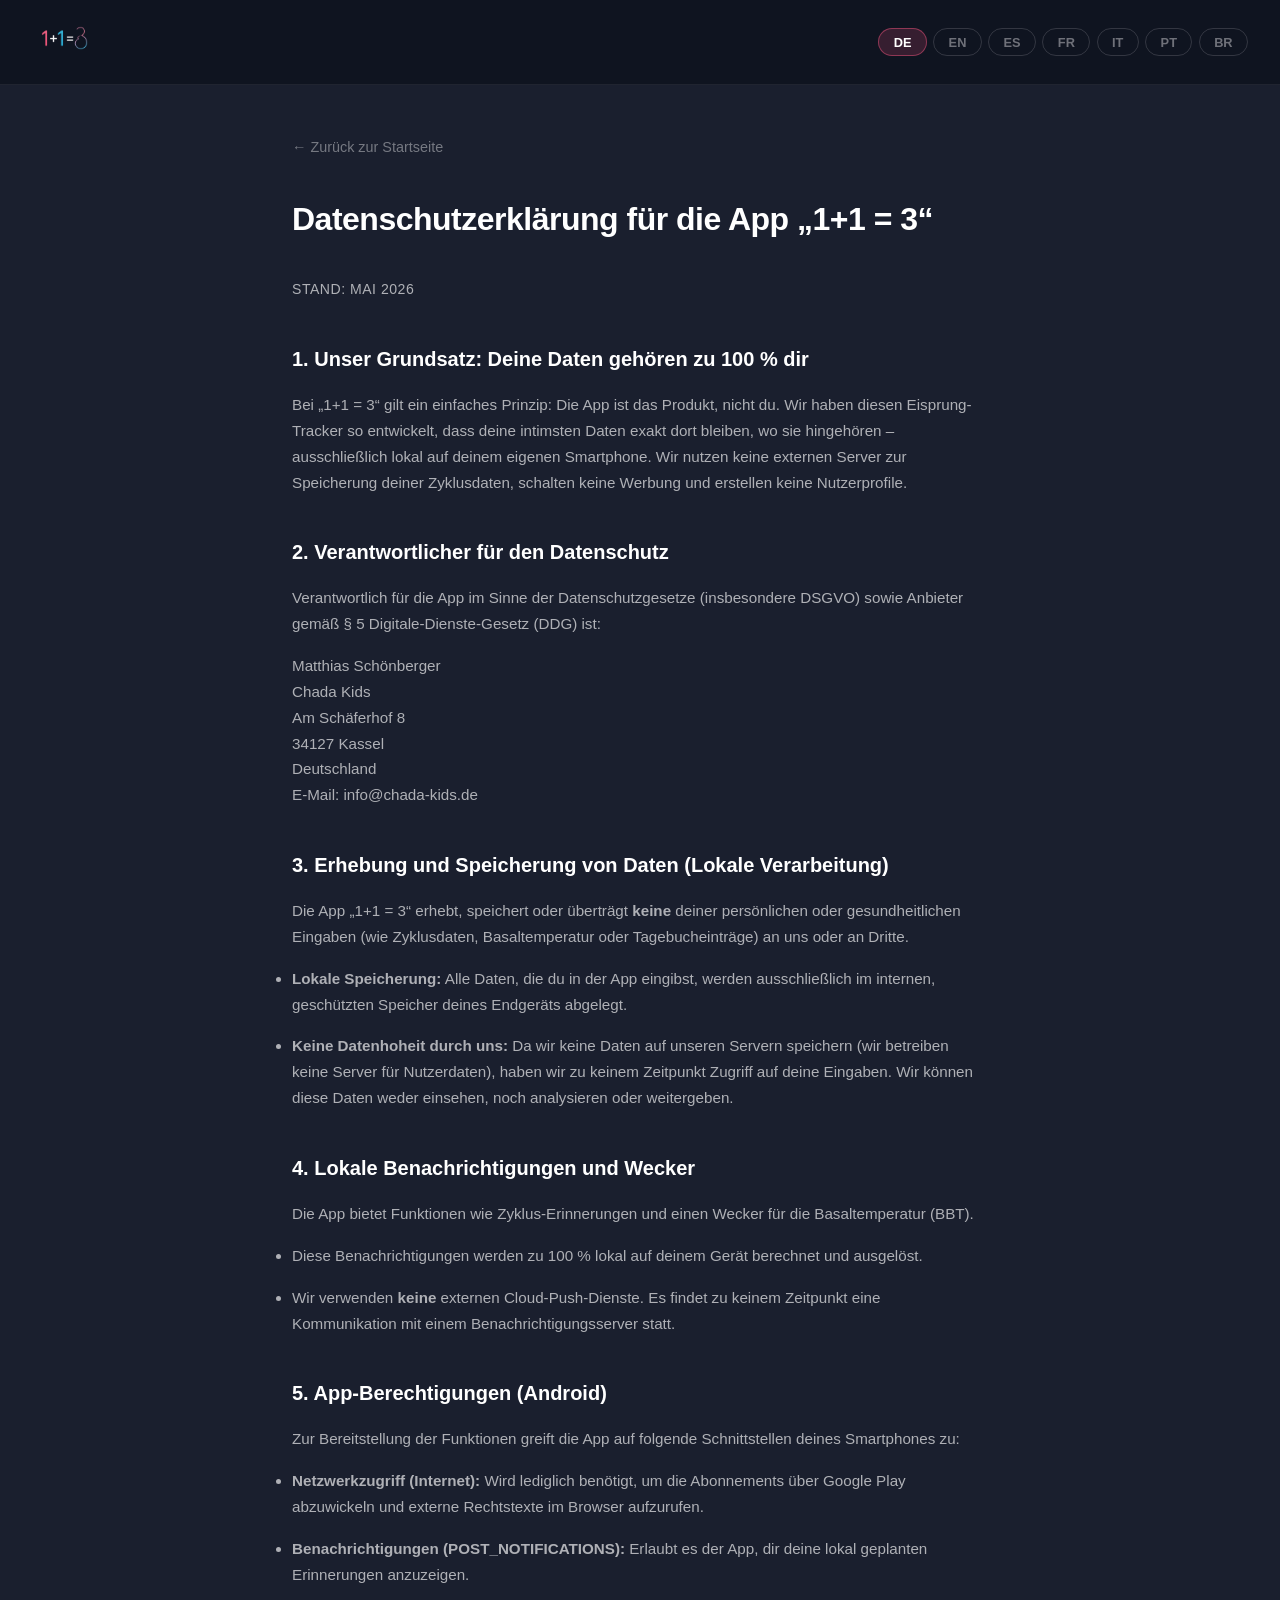
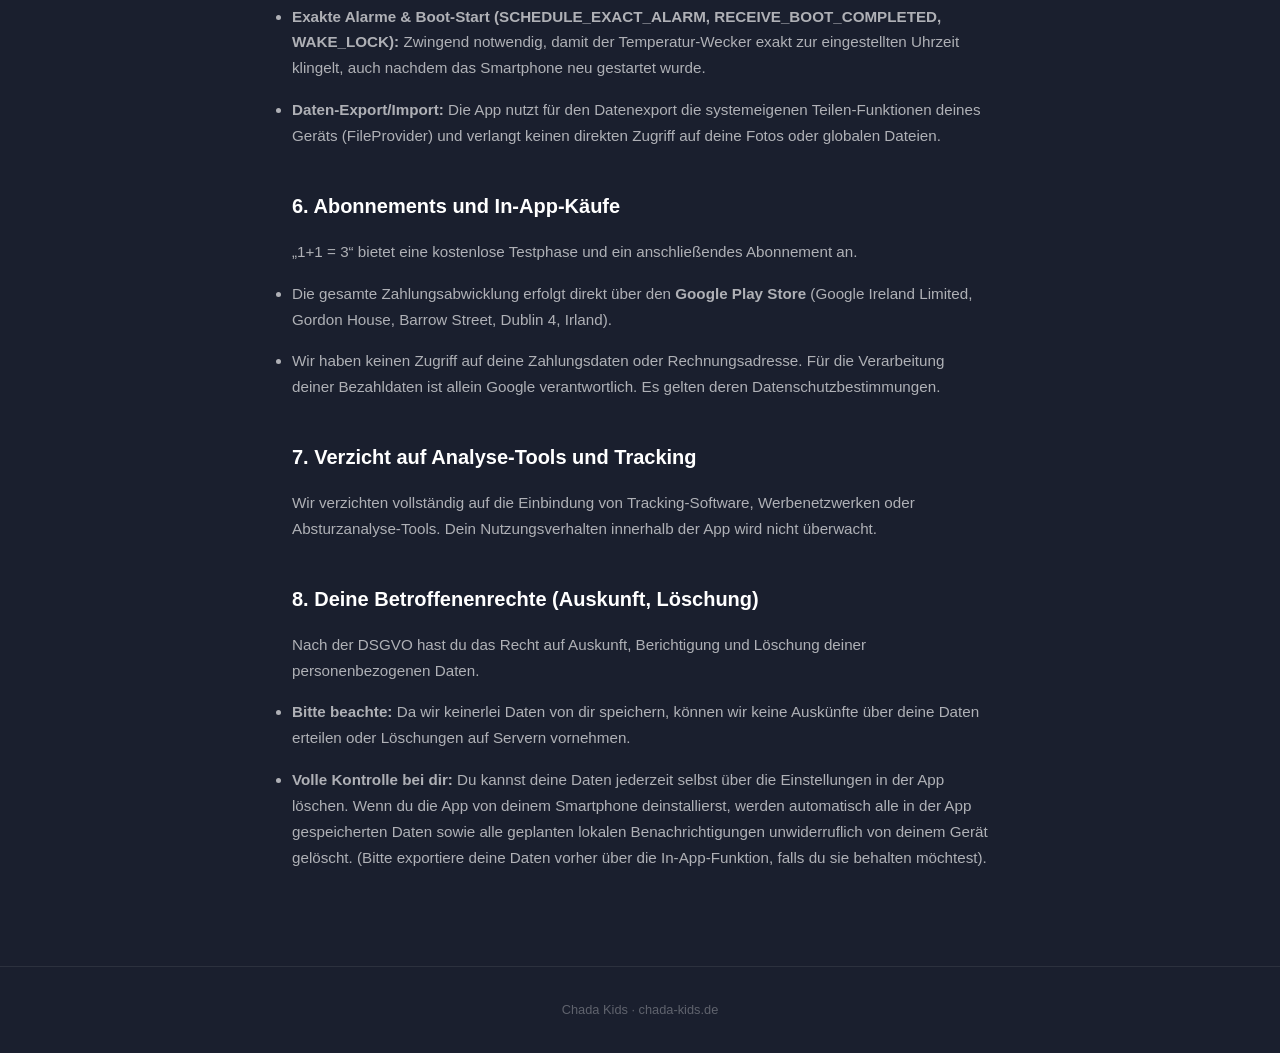
==== app-privacy.html @ 9fb6a1d4 "Add files via upload" ====
<!DOCTYPE html>
<html lang="de">
<head>
  <meta charset="UTF-8" />
  <meta name="viewport" content="width=device-width, initial-scale=1.0" />
  <title>App-Datenschutz – 1+1=3</title>
  <style>
    *, *::before, *::after { box-sizing: border-box; margin: 0; padding: 0; }

    :root {
      --pink: #e8527a;
      --blue: #4fc3f7;
      --bg: #1a1f2e;
      --bg-nav: rgba(16, 20, 32, 0.97);
      --text: #ffffff;
      --text-muted: rgba(255,255,255,0.65);
      --text-faint: rgba(255,255,255,0.4);
    }

    body {
      font-family: -apple-system, BlinkMacSystemFont, 'Segoe UI', Roboto, sans-serif;
      background: var(--bg);
      color: var(--text);
      line-height: 1.7;
      -webkit-font-smoothing: antialiased;
    }

    nav {
      position: sticky;
      top: 0;
      z-index: 100;
      display: flex;
      justify-content: space-between;
      align-items: center;
      padding: 1.25rem 2rem;
      background: var(--bg-nav);
      border-bottom: 0.5px solid rgba(255,255,255,0.07);
    }

    .nav-logo a { color: #fff; text-decoration: none; }

    .lang-switcher { display: flex; gap: 0.4rem; flex-wrap: wrap; justify-content: flex-end; }
    .lang-btn {
      padding: 0.35rem 0.9rem;
      border-radius: 20px;
      border: 1px solid rgba(255,255,255,0.15);
      background: transparent;
      color: rgba(255,255,255,0.4);
      cursor: pointer;
      font-size: 0.8rem;
      font-weight: 600;
      transition: all 0.2s;
    }
    .lang-btn.active {
      background: rgba(232,82,122,0.18);
      border-color: rgba(232,82,122,0.5);
      color: #fff;
    }

    main {
      max-width: 760px;
      margin: 0 auto;
      padding: 3rem 2rem 5rem;
    }

    #privacy-content h1 { font-size: 2rem; font-weight: 800; margin-bottom: 2rem; letter-spacing: -0.5px; }
    #privacy-content h2 { font-size: 1.25rem; font-weight: 700; margin-top: 2.5rem; margin-bottom: 1rem; color: #fff; }
    #privacy-content h3 { font-size: 1rem; font-weight: 600; margin-top: 1.5rem; margin-bottom: 0.5rem; color: rgba(255,255,255,0.9); }
    #privacy-content p, #privacy-content li { color: var(--text-muted); font-size: 0.95rem; margin-bottom: 1rem; }
    #privacy-content .upper { text-transform: uppercase; font-size: 0.88rem; letter-spacing: 0.5px; }
    
    a { color: var(--pink); text-decoration: none; }
    a:hover { text-decoration: underline; }

    .back-link {
      display: inline-block;
      margin-bottom: 2rem;
      color: rgba(255,255,255,0.4);
      font-size: 0.9rem;
    }
    .back-link:hover { color: var(--pink); }

    footer {
      border-top: 0.5px solid rgba(255,255,255,0.08);
      padding: 2rem;
      text-align: center;
      color: rgba(255,255,255,0.3);
      font-size: 0.8rem;
    }

    @media (max-width: 480px) {
      nav { padding: 1rem 1.25rem; }
      main { padding: 2rem 1.25rem 4rem; }
      #privacy-content h1 { font-size: 1.6rem; }
    }
  </style>
</head>
<body>

<nav>
  <div class="nav-logo">
    <a href="index.html"><img src="logo%20(2).png" alt="1+1=3" style="height: 36px; width: auto;" /></a>
  </div>
  <div class="lang-switcher">
    <button class="lang-btn active" id="btn-de" onclick="setLang('de')">DE</button>
    <button class="lang-btn" id="btn-en" onclick="setLang('en')">EN</button>
    <button class="lang-btn" id="btn-es" onclick="setLang('es')">ES</button>
    <button class="lang-btn" id="btn-fr" onclick="setLang('fr')">FR</button>
    <button class="lang-btn" id="btn-it" onclick="setLang('it')">IT</button>
    <button class="lang-btn" id="btn-pt-PT" onclick="setLang('pt-PT')">PT</button>
    <button class="lang-btn" id="btn-pt-BR" onclick="setLang('pt-BR')">BR</button>
  </div>
</nav>

<main>
  <a href="index.html" class="back-link" id="back-link">← Zurück zur Startseite</a>

  <div id="privacy-content"></div>
</main>

<footer>
  Chada Kids &middot; chada-kids.de
</footer>

<script src="app-privacy-de.js"></script>
<script src="app-privacy-en.js"></script>
<script src="app-privacy-es.js"></script>
<script src="app-privacy-fr.js"></script>
<script src="app-privacy-it.js"></script>
<script src="app-privacy-pt-PT.js"></script>

<script>
// Variablen-Namen auf APP_PRIVACY geändert
const T_APP_PRIVACY = {
  de: typeof APP_PRIVACY_DE !== 'undefined' ? APP_PRIVACY_DE : window.APP_PRIVACY_DE,
  en: typeof APP_PRIVACY_EN !== 'undefined' ? APP_PRIVACY_EN : window.APP_PRIVACY_EN,
  es: typeof APP_PRIVACY_ES !== 'undefined' ? APP_PRIVACY_ES : window.APP_PRIVACY_ES,
  fr: typeof APP_PRIVACY_FR !== 'undefined' ? APP_PRIVACY_FR : window.APP_PRIVACY_FR,
  it: typeof APP_PRIVACY_IT !== 'undefined' ? APP_PRIVACY_IT : window.APP_PRIVACY_IT,
  'pt-PT': typeof APP_PRIVACY_PT_PT !== 'undefined' ? APP_PRIVACY_PT_PT : window.APP_PRIVACY_PT_PT,
  // Brasilien folgt später
  'pt-BR': typeof APP_PRIVACY_PT_BR !== 'undefined' ? APP_PRIVACY_PT_BR : null 
};

function setLang(lang) {
  localStorage.setItem('lang', lang);
  document.documentElement.lang = lang;

  const contentBox = document.getElementById('privacy-content');
  if (T_APP_PRIVACY[lang]) {
    contentBox.innerHTML = T_APP_PRIVACY[lang];
  } else {
    contentBox.innerHTML = "<p>Translation coming soon / Übersetzung folgt.</p>";
  }

  const backTexts = { 
    de: '← Zurück zur Startseite', 
    en: '← Back to homepage', 
    es: '← Volver al inicio',
    fr: '← Retour à l\'accueil',
    it: '← Torna alla home',
    'pt-PT': '← Voltar ao início',
    'pt-BR': '← Voltar ao início'
  };
  const titles = { 
    de: 'App-Datenschutz – 1+1=3', 
    en: 'App Privacy – 1+1=3', 
    es: 'Privacidad de App – 1+1=3',
    fr: 'Confidentialité App – 1+1=3',
    it: 'Privacy App – 1+1=3',
    'pt-PT': 'Privacidade App – 1+1=3',
    'pt-BR': 'Privacidade App – 1+1=3'
  };

  const backLink = document.getElementById('back-link');
  if(backLink) {
    backLink.textContent = backTexts[lang];
    backLink.href = 'index.html?lang=' + lang;
  }
  
  document.title = titles[lang];

  ['de','en','es','fr','it','pt-PT','pt-BR'].forEach(l => {
    const btn = document.getElementById('btn-' + l);
    if(btn) btn.classList.toggle('active', l === lang);
  });
}

const urlParams = new URLSearchParams(window.location.search);
const urlLang = urlParams.get('lang');
const savedLang = urlLang || localStorage.getItem('lang') || 'de';

window.addEventListener('DOMContentLoaded', () => {
    setTimeout(() => setLang(savedLang), 50);
});
</script>

</body>
</html>
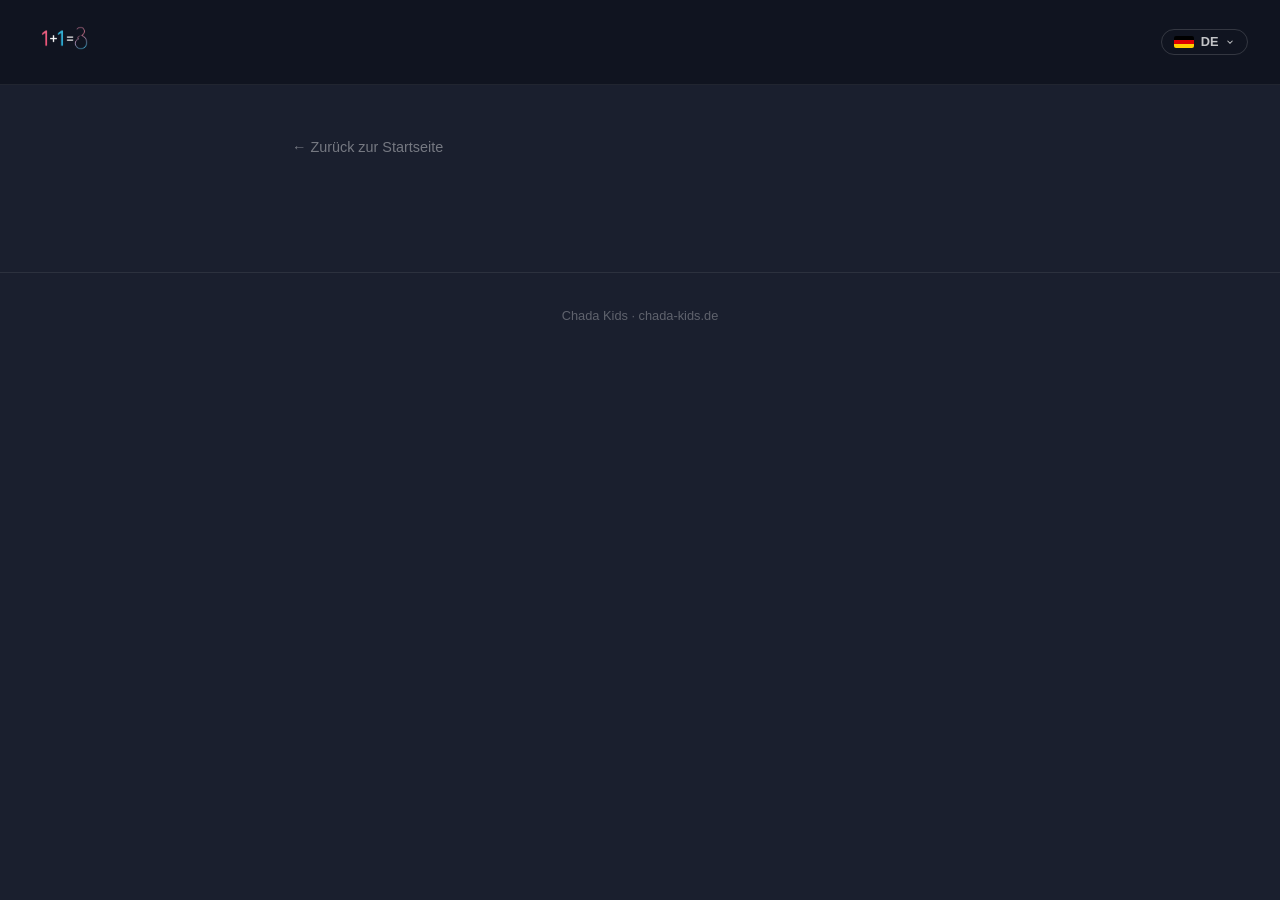
==== commit bcbacb9a: "Add files via upload" ====
--- a/app-privacy.html
+++ b/app-privacy.html
@@ -1,199 +1,198 @@
-<!DOCTYPE html>
-<html lang="de">
-<head>
-  <meta charset="UTF-8" />
-  <meta name="viewport" content="width=device-width, initial-scale=1.0" />
-  <title>App-Datenschutz – 1+1=3</title>
-  <style>
-    *, *::before, *::after { box-sizing: border-box; margin: 0; padding: 0; }
-
-    :root {
-      --pink: #e8527a;
-      --blue: #4fc3f7;
-      --bg: #1a1f2e;
-      --bg-nav: rgba(16, 20, 32, 0.97);
-      --text: #ffffff;
-      --text-muted: rgba(255,255,255,0.65);
-      --text-faint: rgba(255,255,255,0.4);
-    }
-
-    body {
-      font-family: -apple-system, BlinkMacSystemFont, 'Segoe UI', Roboto, sans-serif;
-      background: var(--bg);
-      color: var(--text);
-      line-height: 1.7;
-      -webkit-font-smoothing: antialiased;
-    }
-
-    nav {
-      position: sticky;
-      top: 0;
-      z-index: 100;
-      display: flex;
-      justify-content: space-between;
-      align-items: center;
-      padding: 1.25rem 2rem;
-      background: var(--bg-nav);
-      border-bottom: 0.5px solid rgba(255,255,255,0.07);
-    }
-
-    .nav-logo a { color: #fff; text-decoration: none; }
-
-    .lang-switcher { display: flex; gap: 0.4rem; flex-wrap: wrap; justify-content: flex-end; }
-    .lang-btn {
-      padding: 0.35rem 0.9rem;
-      border-radius: 20px;
-      border: 1px solid rgba(255,255,255,0.15);
-      background: transparent;
-      color: rgba(255,255,255,0.4);
-      cursor: pointer;
-      font-size: 0.8rem;
-      font-weight: 600;
-      transition: all 0.2s;
-    }
-    .lang-btn.active {
-      background: rgba(232,82,122,0.18);
-      border-color: rgba(232,82,122,0.5);
-      color: #fff;
-    }
-
-    main {
-      max-width: 760px;
-      margin: 0 auto;
-      padding: 3rem 2rem 5rem;
-    }
-
-    #privacy-content h1 { font-size: 2rem; font-weight: 800; margin-bottom: 2rem; letter-spacing: -0.5px; }
-    #privacy-content h2 { font-size: 1.25rem; font-weight: 700; margin-top: 2.5rem; margin-bottom: 1rem; color: #fff; }
-    #privacy-content h3 { font-size: 1rem; font-weight: 600; margin-top: 1.5rem; margin-bottom: 0.5rem; color: rgba(255,255,255,0.9); }
-    #privacy-content p, #privacy-content li { color: var(--text-muted); font-size: 0.95rem; margin-bottom: 1rem; }
-    #privacy-content .upper { text-transform: uppercase; font-size: 0.88rem; letter-spacing: 0.5px; }
-    
-    a { color: var(--pink); text-decoration: none; }
-    a:hover { text-decoration: underline; }
-
-    .back-link {
-      display: inline-block;
-      margin-bottom: 2rem;
-      color: rgba(255,255,255,0.4);
-      font-size: 0.9rem;
-    }
-    .back-link:hover { color: var(--pink); }
-
-    footer {
-      border-top: 0.5px solid rgba(255,255,255,0.08);
-      padding: 2rem;
-      text-align: center;
-      color: rgba(255,255,255,0.3);
-      font-size: 0.8rem;
-    }
-
-    @media (max-width: 480px) {
-      nav { padding: 1rem 1.25rem; }
-      main { padding: 2rem 1.25rem 4rem; }
-      #privacy-content h1 { font-size: 1.6rem; }
-    }
-  </style>
-</head>
-<body>
-
-<nav>
-  <div class="nav-logo">
-    <a href="index.html"><img src="logo%20(2).png" alt="1+1=3" style="height: 36px; width: auto;" /></a>
-  </div>
-  <div class="lang-switcher">
-    <button class="lang-btn active" id="btn-de" onclick="setLang('de')">DE</button>
-    <button class="lang-btn" id="btn-en" onclick="setLang('en')">EN</button>
-    <button class="lang-btn" id="btn-es" onclick="setLang('es')">ES</button>
-    <button class="lang-btn" id="btn-fr" onclick="setLang('fr')">FR</button>
-    <button class="lang-btn" id="btn-it" onclick="setLang('it')">IT</button>
-    <button class="lang-btn" id="btn-pt-PT" onclick="setLang('pt-PT')">PT</button>
-    <button class="lang-btn" id="btn-pt-BR" onclick="setLang('pt-BR')">BR</button>
-  </div>
-</nav>
-
-<main>
-  <a href="index.html" class="back-link" id="back-link">← Zurück zur Startseite</a>
-
-  <div id="privacy-content"></div>
-</main>
-
-<footer>
-  Chada Kids &middot; chada-kids.de
-</footer>
-
-<script src="app-privacy-de.js"></script>
-<script src="app-privacy-en.js"></script>
-<script src="app-privacy-es.js"></script>
-<script src="app-privacy-fr.js"></script>
-<script src="app-privacy-it.js"></script>
-<script src="app-privacy-pt-PT.js"></script>
-
-<script>
-// Variablen-Namen auf APP_PRIVACY geändert
-const T_APP_PRIVACY = {
-  de: typeof APP_PRIVACY_DE !== 'undefined' ? APP_PRIVACY_DE : window.APP_PRIVACY_DE,
-  en: typeof APP_PRIVACY_EN !== 'undefined' ? APP_PRIVACY_EN : window.APP_PRIVACY_EN,
-  es: typeof APP_PRIVACY_ES !== 'undefined' ? APP_PRIVACY_ES : window.APP_PRIVACY_ES,
-  fr: typeof APP_PRIVACY_FR !== 'undefined' ? APP_PRIVACY_FR : window.APP_PRIVACY_FR,
-  it: typeof APP_PRIVACY_IT !== 'undefined' ? APP_PRIVACY_IT : window.APP_PRIVACY_IT,
-  'pt-PT': typeof APP_PRIVACY_PT_PT !== 'undefined' ? APP_PRIVACY_PT_PT : window.APP_PRIVACY_PT_PT,
-  // Brasilien folgt später
-  'pt-BR': typeof APP_PRIVACY_PT_BR !== 'undefined' ? APP_PRIVACY_PT_BR : null 
-};
-
-function setLang(lang) {
-  localStorage.setItem('lang', lang);
-  document.documentElement.lang = lang;
-
-  const contentBox = document.getElementById('privacy-content');
-  if (T_APP_PRIVACY[lang]) {
-    contentBox.innerHTML = T_APP_PRIVACY[lang];
-  } else {
-    contentBox.innerHTML = "<p>Translation coming soon / Übersetzung folgt.</p>";
-  }
-
-  const backTexts = { 
-    de: '← Zurück zur Startseite', 
-    en: '← Back to homepage', 
-    es: '← Volver al inicio',
-    fr: '← Retour à l\'accueil',
-    it: '← Torna alla home',
-    'pt-PT': '← Voltar ao início',
-    'pt-BR': '← Voltar ao início'
-  };
-  const titles = { 
-    de: 'App-Datenschutz – 1+1=3', 
-    en: 'App Privacy – 1+1=3', 
-    es: 'Privacidad de App – 1+1=3',
-    fr: 'Confidentialité App – 1+1=3',
-    it: 'Privacy App – 1+1=3',
-    'pt-PT': 'Privacidade App – 1+1=3',
-    'pt-BR': 'Privacidade App – 1+1=3'
-  };
-
-  const backLink = document.getElementById('back-link');
-  if(backLink) {
-    backLink.textContent = backTexts[lang];
-    backLink.href = 'index.html?lang=' + lang;
-  }
-  
-  document.title = titles[lang];
-
-  ['de','en','es','fr','it','pt-PT','pt-BR'].forEach(l => {
-    const btn = document.getElementById('btn-' + l);
-    if(btn) btn.classList.toggle('active', l === lang);
-  });
-}
-
-const urlParams = new URLSearchParams(window.location.search);
-const urlLang = urlParams.get('lang');
-const savedLang = urlLang || localStorage.getItem('lang') || 'de';
-
-window.addEventListener('DOMContentLoaded', () => {
-    setTimeout(() => setLang(savedLang), 50);
-});
-</script>
-
-</body>
+<!DOCTYPE html>
+<html lang="de">
+<head>
+  <meta charset="UTF-8" />
+  <meta name="viewport" content="width=device-width, initial-scale=1.0" />
+  <title>App-Datenschutz – 1+1=3</title>
+  <style>
+    *, *::before, *::after { box-sizing: border-box; margin: 0; padding: 0; }
+
+    :root {
+      --pink: #e8527a;
+      --blue: #4fc3f7;
+      --bg: #1a1f2e;
+      --bg-nav: rgba(16, 20, 32, 0.97);
+      --text: #ffffff;
+      --text-muted: rgba(255,255,255,0.65);
+      --text-faint: rgba(255,255,255,0.4);
+    }
+
+    body {
+      font-family: -apple-system, BlinkMacSystemFont, 'Segoe UI', Roboto, sans-serif;
+      background: var(--bg);
+      color: var(--text);
+      line-height: 1.7;
+      -webkit-font-smoothing: antialiased;
+    }
+
+    nav {
+      position: sticky;
+      top: 0;
+      z-index: 100;
+      display: flex;
+      justify-content: space-between;
+      align-items: center;
+      padding: 1.25rem 2rem;
+      background: var(--bg-nav);
+      border-bottom: 0.5px solid rgba(255,255,255,0.07);
+    }
+
+    .nav-logo a { color: #fff; text-decoration: none; }
+
+    /* Dropdown Styles exakt von Index */
+    .lang-dropdown { position: relative; }
+    .lang-dropdown-btn {
+      display: flex;
+      align-items: center;
+      gap: 0.4rem;
+      padding: 0.35rem 0.75rem;
+      border-radius: 14px;
+      border: 1px solid rgba(255,255,255,0.15);
+      background: transparent;
+      color: rgba(255,255,255,0.75);
+      cursor: pointer;
+      font-size: 0.8rem;
+      font-weight: 600;
+      transition: all 0.2s;
+      line-height: 1;
+    }
+    .lang-dropdown-btn:hover { border-color: rgba(232,82,122,0.5); background: rgba(232,82,122,0.1); }
+    .lang-dropdown-arrow { width: 10px; height: 10px; transition: transform 0.2s; }
+    .lang-dropdown.open .lang-dropdown-arrow { transform: rotate(180deg); }
+    .lang-dropdown-menu {
+      display: none;
+      position: absolute;
+      top: calc(100% + 8px);
+      right: 0;
+      background: rgba(16, 20, 32, 0.98);
+      border: 1px solid rgba(255,255,255,0.12);
+      border-radius: 14px;
+      overflow: hidden;
+      min-width: 130px;
+      box-shadow: 0 8px 24px rgba(0,0,0,0.4);
+      z-index: 200;
+    }
+    .lang-dropdown.open .lang-dropdown-menu { display: block; }
+    .lang-option {
+      display: flex;
+      align-items: center;
+      gap: 0.6rem;
+      padding: 0.6rem 1rem;
+      cursor: pointer;
+      font-size: 0.82rem;
+      font-weight: 600;
+      color: rgba(255,255,255,0.5);
+      transition: all 0.15s;
+      border: none;
+      background: none;
+      width: 100%;
+      text-align: left;
+    }
+    .lang-option:hover { background: rgba(255,255,255,0.05); color: #fff; }
+    .lang-option.active { color: #fff; background: rgba(232,82,122,0.12); }
+    .lang-flag { display: block; width: 20px; height: auto; border-radius: 2px; flex-shrink: 0; }
+
+    main { max-width: 760px; margin: 0 auto; padding: 3rem 2rem 5rem; }
+    #privacy-content h1 { font-size: 2rem; font-weight: 800; margin-bottom: 2rem; letter-spacing: -0.5px; }
+    #privacy-content h2 { font-size: 1.25rem; font-weight: 700; margin-top: 2.5rem; margin-bottom: 1rem; color: #fff; }
+    #privacy-content h3 { font-size: 1rem; font-weight: 600; margin-top: 1.5rem; margin-bottom: 0.5rem; color: rgba(255,255,255,0.9); }
+    #privacy-content p, #privacy-content li { color: var(--text-muted); font-size: 0.95rem; margin-bottom: 1rem; }
+    #privacy-content .upper { text-transform: uppercase; font-size: 0.88rem; letter-spacing: 0.5px; }
+    a { color: var(--pink); text-decoration: none; }
+    a:hover { text-decoration: underline; }
+    .back-link { display: inline-block; margin-bottom: 2rem; color: rgba(255,255,255,0.4); font-size: 0.9rem; }
+    .back-link:hover { color: var(--pink); }
+    footer { border-top: 0.5px solid rgba(255,255,255,0.08); padding: 2rem; text-align: center; color: rgba(255,255,255,0.3); font-size: 0.8rem; }
+
+    @media (max-width: 480px) {
+      nav { padding: 1rem 1.25rem; }
+      main { padding: 2rem 1.25rem 4rem; }
+      #privacy-content h1 { font-size: 1.6rem; }
+    }
+  </style>
+</head>
+<body>
+
+<nav>
+  <div class="nav-logo">
+    <a href="index.html"><img src="logo%20(2).png" alt="1+1=3" style="height: 36px; width: auto;" /></a>
+  </div>
+  <div class="lang-dropdown" id="lang-dropdown">
+    <button class="lang-dropdown-btn" onclick="toggleLangDropdown()">
+      <span id="dd-flag-wrap"></span>
+      <span id="dd-label-current">DE</span>
+      <svg class="lang-dropdown-arrow" viewBox="0 0 24 24" fill="none" stroke="currentColor" stroke-width="2.5"><path d="M6 9l6 6 6-6"/></svg>
+    </button>
+    <div class="lang-dropdown-menu">
+      <button class="lang-option" id="opt-de" onclick="pickLang('de')">DE</button>
+      <button class="lang-option" id="opt-en" onclick="pickLang('en')">EN</button>
+      <button class="lang-option" id="opt-es" onclick="pickLang('es')">ES</button>
+      <button class="lang-option" id="opt-fr" onclick="pickLang('fr')">FR</button>
+      <button class="lang-option" id="opt-it" onclick="pickLang('it')">IT</button>
+      <button class="lang-option" id="opt-pt-PT" onclick="pickLang('pt-PT')">PT</button>
+      <button class="lang-option" id="opt-pt-BR" onclick="pickLang('pt-BR')">BR</button>
+    </div>
+  </div>
+</nav>
+
+<main>
+  <a href="index.html" class="back-link" id="back-link">← Zurück zur Startseite</a>
+  <div id="privacy-content"></div>
+</main>
+
+<footer>Chada Kids &middot; chada-kids.de</footer>
+
+<script src="app-privacy-de.js"></script>
+<script src="app-privacy-en.js"></script>
+<script src="app-privacy-es.js"></script>
+<script src="app-privacy-fr.js"></script>
+<script src="app-privacy-it.js"></script>
+<script src="app-privacy-pt-PT.js"></script>
+<script src="app-privacy-pt-BR.js"></script>
+
+<script>
+const T_APP_PRIVACY = {
+  de: window.APP_PRIVACY_DE, en: window.APP_PRIVACY_EN, es: window.APP_PRIVACY_ES, fr: window.APP_PRIVACY_FR, it: window.APP_PRIVACY_IT, 'pt-PT': window.APP_PRIVACY_PT_PT, 'pt-BR': window.APP_PRIVACY_PT_BR
+};
+
+const FLAGS = {
+  'de': `<svg class="lang-flag" viewBox="0 0 5 3"><rect width="5" height="1" fill="#000"/><rect y="1" width="5" height="1" fill="#DD0000"/><rect y="2" width="5" height="1" fill="#FFCE00"/></svg>`,
+  'en': `<svg class="lang-flag" viewBox="0 0 60 30"><path d="M0,0v30h60v-30z" fill="#012169"/><path d="M0,0 60,30M60,0 0,30" stroke="#fff" stroke-width="6"/><path d="M30,0v30M0,15h60" stroke="#fff" stroke-width="10"/><path d="M30,0v30M0,15h60" stroke="#C8102E" stroke-width="6"/></svg>`,
+  'es': `<svg class="lang-flag" viewBox="0 0 4 3"><rect width="4" height="3" fill="#AA151B"/><rect y="0.75" width="4" height="1.5" fill="#F1BF00"/></svg>`,
+  'fr': `<svg class="lang-flag" viewBox="0 0 3 2"><rect width="1" height="2" fill="#002395"/><rect x="1" width="1" height="2" fill="#fff"/><rect x="2" width="1" height="2" fill="#ED2939"/></svg>`,
+  'it': `<svg class="lang-flag" viewBox="0 0 3 2"><rect width="1" height="2" fill="#009246"/><rect x="1" width="1" height="2" fill="#fff"/><rect x="2" width="1" height="2" fill="#ce2b37"/></svg>`,
+  'pt-PT': `<svg class="lang-flag" viewBox="0 0 3 2"><rect width="1.2" height="2" fill="#006600"/><rect x="1.2" width="1.8" height="2" fill="#FF0000"/><circle cx="1.2" cy="1" r="0.3" fill="#FFFF00"/></svg>`,
+  'pt-BR': `<svg class="lang-flag" viewBox="0 0 7 5"><rect width="7" height="5" fill="#009C3B"/><path d="M3.5 0.5L6.5 2.5L3.5 4.5L0.5 2.5z" fill="#FFDF00"/><circle cx="3.5" cy="2.5" r="1" fill="#002776"/></svg>`
+};
+const LABELS = { 'de': 'DE', 'en': 'EN', 'es': 'ES', 'fr': 'FR', 'it': 'IT', 'pt-PT': 'PT', 'pt-BR': 'BR' };
+
+function toggleLangDropdown() { document.getElementById('lang-dropdown').classList.toggle('open'); }
+function pickLang(lang) { document.getElementById('lang-dropdown').classList.remove('open'); setLang(lang); }
+
+function setLang(lang) {
+  localStorage.setItem('lang', lang);
+  document.documentElement.lang = lang;
+  document.getElementById('dd-flag-wrap').innerHTML = FLAGS[lang];
+  document.getElementById('dd-label-current').textContent = LABELS[lang];
+  
+  const contentBox = document.getElementById('privacy-content');
+  if (T_APP_PRIVACY[lang]) contentBox.innerHTML = T_APP_PRIVACY[lang];
+  
+  const backTexts = { de: '← Zurück zur Startseite', en: '← Back to homepage', es: '← Volver al inicio', fr: '← Retour à l\'accueil', it: '← Torna alla home', 'pt-PT': '← Voltar ao início', 'pt-BR': '← Voltar ao início' };
+  const backLink = document.getElementById('back-link');
+  if(backLink) { backLink.textContent = backTexts[lang]; backLink.href = 'index.html?lang=' + lang; }
+  
+  ['de','en','es','fr','it','pt-PT','pt-BR'].forEach(l => {
+    const el = document.getElementById('opt-' + l);
+    if (el) { el.classList.toggle('active', l === lang); el.innerHTML = FLAGS[l] + ' ' + LABELS[l]; }
+  });
+}
+
+document.addEventListener('click', e => { if (!document.getElementById('lang-dropdown').contains(e.target)) document.getElementById('lang-dropdown').classList.remove('open'); });
+
+const urlParams = new URLSearchParams(window.location.search);
+setLang(urlParams.get('lang') || localStorage.getItem('lang') || 'de');
+</script>
+
+</body>
 </html>
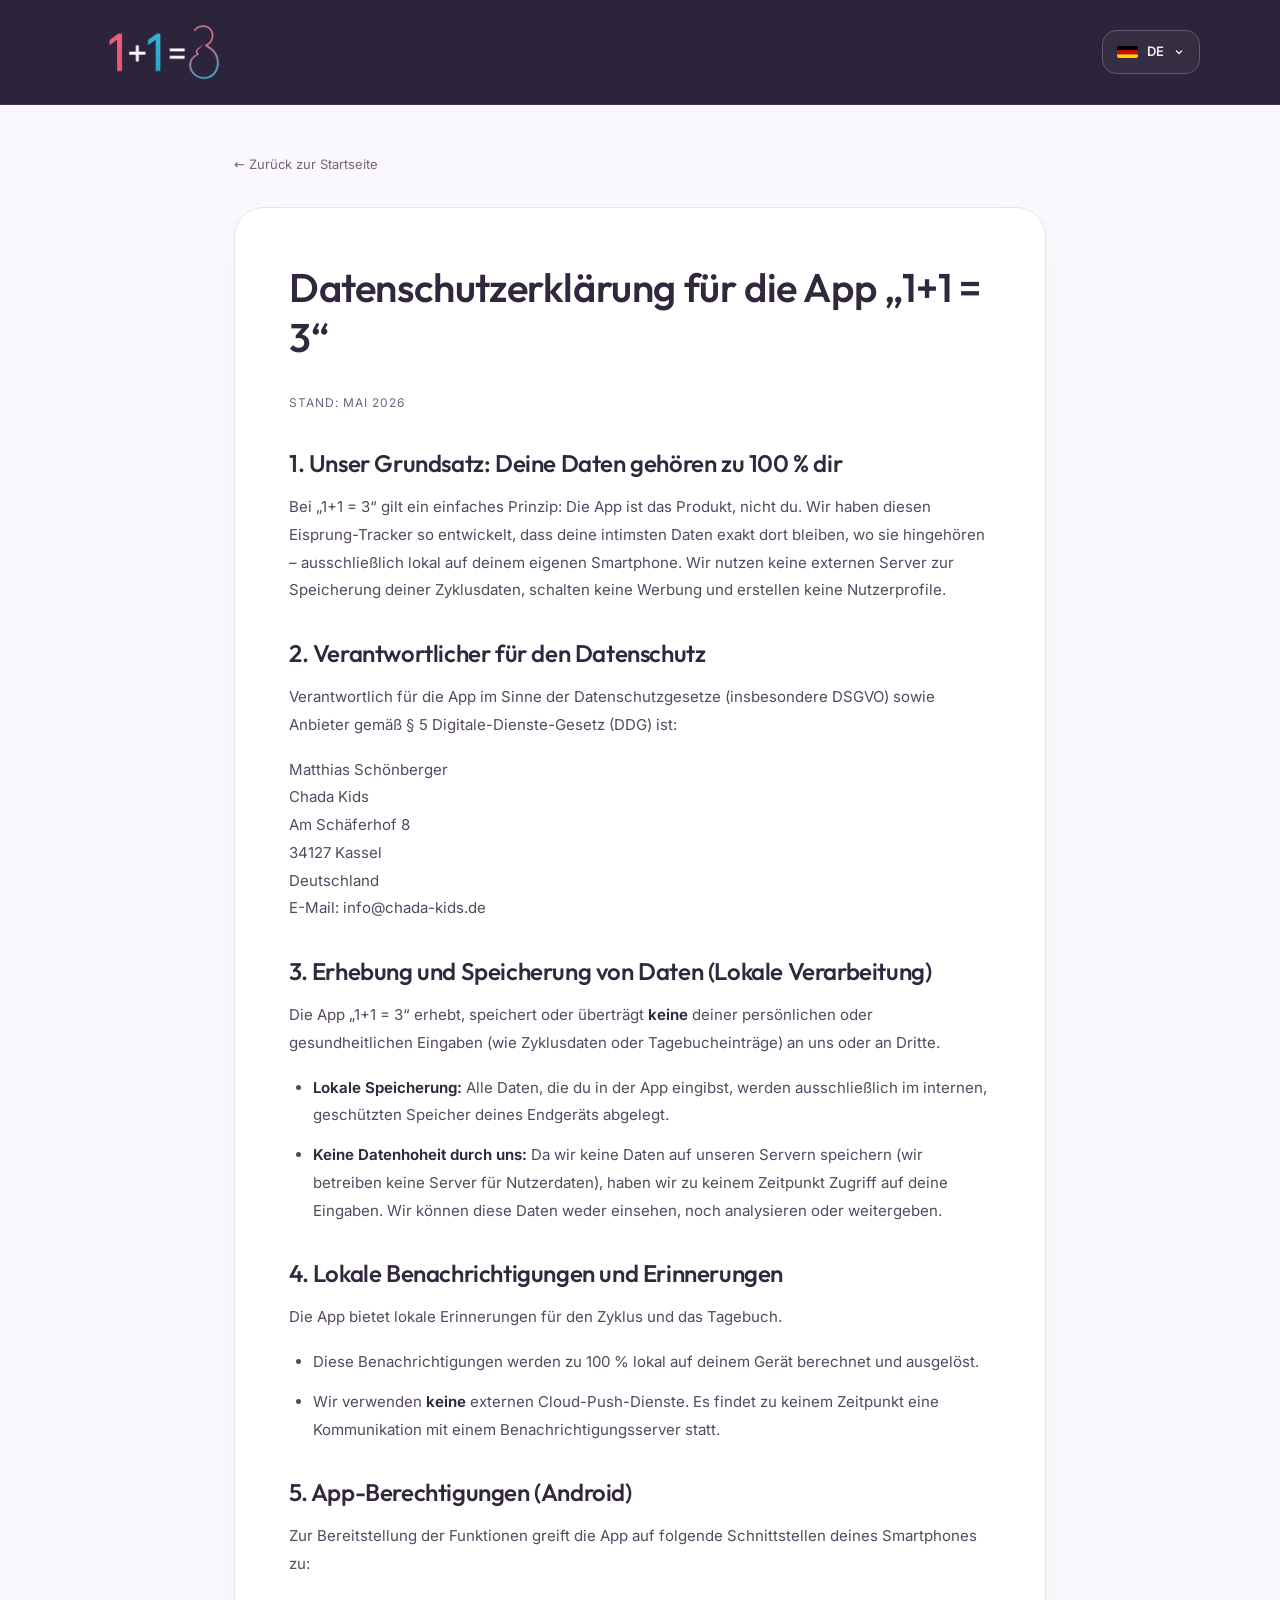
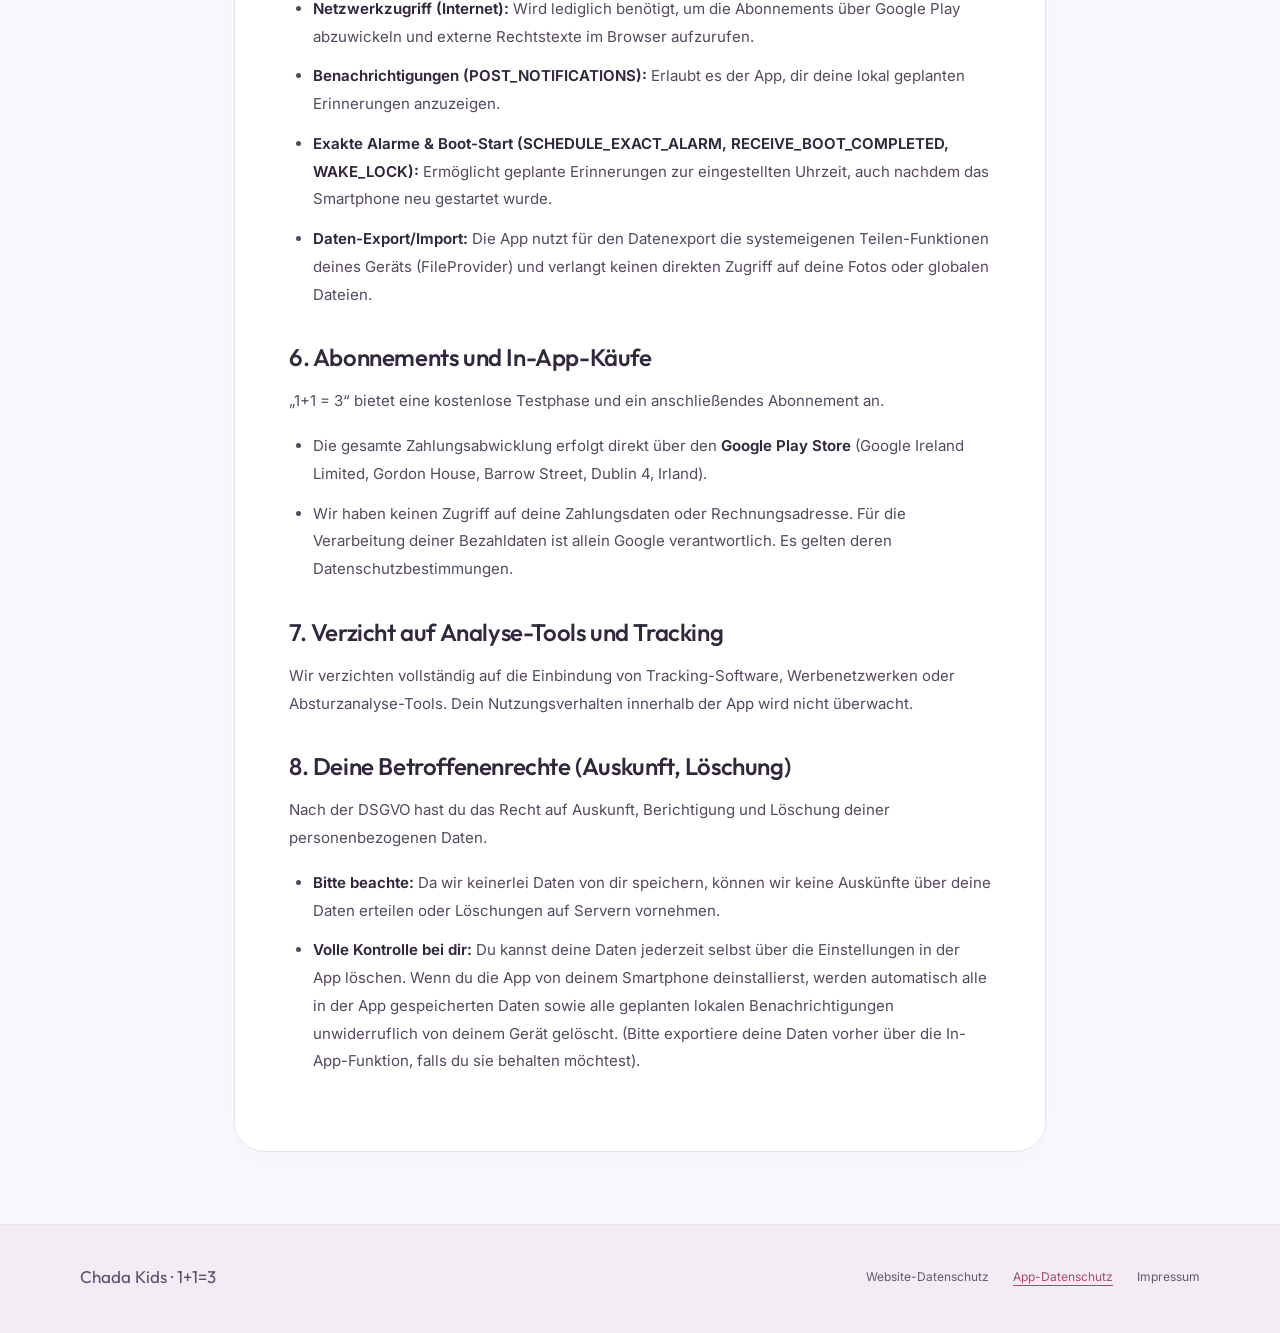
==== commit cbcc63d4: "Modernize website with app styling and real light and dark screenshots" ====
--- a/app-privacy.html
+++ b/app-privacy.html
@@ -4,143 +4,48 @@
   <meta charset="UTF-8" />
   <meta name="viewport" content="width=device-width, initial-scale=1.0" />
   <title>App-Datenschutz – 1+1=3</title>
-  <style>
-    *, *::before, *::after { box-sizing: border-box; margin: 0; padding: 0; }
-
-    :root {
-      --pink: #e8527a;
-      --blue: #4fc3f7;
-      --bg: #1a1f2e;
-      --bg-nav: rgba(16, 20, 32, 0.97);
-      --text: #ffffff;
-      --text-muted: rgba(255,255,255,0.65);
-      --text-faint: rgba(255,255,255,0.4);
-    }
-
-    body {
-      font-family: -apple-system, BlinkMacSystemFont, 'Segoe UI', Roboto, sans-serif;
-      background: var(--bg);
-      color: var(--text);
-      line-height: 1.7;
-      -webkit-font-smoothing: antialiased;
-    }
-
-    nav {
-      position: sticky;
-      top: 0;
-      z-index: 100;
-      display: flex;
-      justify-content: space-between;
-      align-items: center;
-      padding: 1.25rem 2rem;
-      background: var(--bg-nav);
-      border-bottom: 0.5px solid rgba(255,255,255,0.07);
-    }
-
-    .nav-logo a { color: #fff; text-decoration: none; }
-
-    /* Dropdown Styles exakt von Index */
-    .lang-dropdown { position: relative; }
-    .lang-dropdown-btn {
-      display: flex;
-      align-items: center;
-      gap: 0.4rem;
-      padding: 0.35rem 0.75rem;
-      border-radius: 14px;
-      border: 1px solid rgba(255,255,255,0.15);
-      background: transparent;
-      color: rgba(255,255,255,0.75);
-      cursor: pointer;
-      font-size: 0.8rem;
-      font-weight: 600;
-      transition: all 0.2s;
-      line-height: 1;
-    }
-    .lang-dropdown-btn:hover { border-color: rgba(232,82,122,0.5); background: rgba(232,82,122,0.1); }
-    .lang-dropdown-arrow { width: 10px; height: 10px; transition: transform 0.2s; }
-    .lang-dropdown.open .lang-dropdown-arrow { transform: rotate(180deg); }
-    .lang-dropdown-menu {
-      display: none;
-      position: absolute;
-      top: calc(100% + 8px);
-      right: 0;
-      background: rgba(16, 20, 32, 0.98);
-      border: 1px solid rgba(255,255,255,0.12);
-      border-radius: 14px;
-      overflow: hidden;
-      min-width: 130px;
-      box-shadow: 0 8px 24px rgba(0,0,0,0.4);
-      z-index: 200;
-    }
-    .lang-dropdown.open .lang-dropdown-menu { display: block; }
-    .lang-option {
-      display: flex;
-      align-items: center;
-      gap: 0.6rem;
-      padding: 0.6rem 1rem;
-      cursor: pointer;
-      font-size: 0.82rem;
-      font-weight: 600;
-      color: rgba(255,255,255,0.5);
-      transition: all 0.15s;
-      border: none;
-      background: none;
-      width: 100%;
-      text-align: left;
-    }
-    .lang-option:hover { background: rgba(255,255,255,0.05); color: #fff; }
-    .lang-option.active { color: #fff; background: rgba(232,82,122,0.12); }
-    .lang-flag { display: block; width: 20px; height: auto; border-radius: 2px; flex-shrink: 0; }
-
-    main { max-width: 760px; margin: 0 auto; padding: 3rem 2rem 5rem; }
-    #privacy-content h1 { font-size: 2rem; font-weight: 800; margin-bottom: 2rem; letter-spacing: -0.5px; }
-    #privacy-content h2 { font-size: 1.25rem; font-weight: 700; margin-top: 2.5rem; margin-bottom: 1rem; color: #fff; }
-    #privacy-content h3 { font-size: 1rem; font-weight: 600; margin-top: 1.5rem; margin-bottom: 0.5rem; color: rgba(255,255,255,0.9); }
-    #privacy-content p, #privacy-content li { color: var(--text-muted); font-size: 0.95rem; margin-bottom: 1rem; }
-    #privacy-content .upper { text-transform: uppercase; font-size: 0.88rem; letter-spacing: 0.5px; }
-    a { color: var(--pink); text-decoration: none; }
-    a:hover { text-decoration: underline; }
-    .back-link { display: inline-block; margin-bottom: 2rem; color: rgba(255,255,255,0.4); font-size: 0.9rem; }
-    .back-link:hover { color: var(--pink); }
-    footer { border-top: 0.5px solid rgba(255,255,255,0.08); padding: 2rem; text-align: center; color: rgba(255,255,255,0.3); font-size: 0.8rem; }
-
-    @media (max-width: 480px) {
-      nav { padding: 1rem 1.25rem; }
-      main { padding: 2rem 1.25rem 4rem; }
-      #privacy-content h1 { font-size: 1.6rem; }
-    }
-  </style>
+  <link rel="stylesheet" href="assets/legal.css" />
 </head>
 <body>
 
-<nav>
+<nav class="legal-nav">
   <div class="nav-logo">
-    <a href="index.html"><img src="logo%20(2).png" alt="1+1=3" style="height: 36px; width: auto;" /></a>
+    <a href="index.html" id="home-logo-link"><img src="assets/logo.png" width="168" height="88" alt="1+1=3" /></a>
   </div>
   <div class="lang-dropdown" id="lang-dropdown">
-    <button class="lang-dropdown-btn" onclick="toggleLangDropdown()">
+    <button type="button" id="language-toggle" class="lang-dropdown-btn" onclick="toggleLangDropdown()" aria-label="Sprache wählen" aria-expanded="false" aria-controls="language-options">
       <span id="dd-flag-wrap"></span>
       <span id="dd-label-current">DE</span>
       <svg class="lang-dropdown-arrow" viewBox="0 0 24 24" fill="none" stroke="currentColor" stroke-width="2.5"><path d="M6 9l6 6 6-6"/></svg>
     </button>
-    <div class="lang-dropdown-menu">
-      <button class="lang-option" id="opt-de" onclick="pickLang('de')">DE</button>
-      <button class="lang-option" id="opt-en" onclick="pickLang('en')">EN</button>
-      <button class="lang-option" id="opt-es" onclick="pickLang('es')">ES</button>
-      <button class="lang-option" id="opt-fr" onclick="pickLang('fr')">FR</button>
-      <button class="lang-option" id="opt-it" onclick="pickLang('it')">IT</button>
-      <button class="lang-option" id="opt-pt-PT" onclick="pickLang('pt-PT')">PT</button>
-      <button class="lang-option" id="opt-pt-BR" onclick="pickLang('pt-BR')">BR</button>
+    <div class="lang-dropdown-menu" id="language-options">
+      <button type="button" class="lang-option" id="opt-de" onclick="pickLang('de')">DE</button>
+      <button type="button" class="lang-option" id="opt-en" onclick="pickLang('en')">EN</button>
+      <button type="button" class="lang-option" id="opt-es" onclick="pickLang('es')">ES</button>
+      <button type="button" class="lang-option" id="opt-fr" onclick="pickLang('fr')">FR</button>
+      <button type="button" class="lang-option" id="opt-it" onclick="pickLang('it')">IT</button>
+      <button type="button" class="lang-option" id="opt-pt-PT" onclick="pickLang('pt-PT')">PT</button>
+      <button type="button" class="lang-option" id="opt-pt-BR" onclick="pickLang('pt-BR')">BR</button>
     </div>
   </div>
 </nav>
 
 <main>
   <a href="index.html" class="back-link" id="back-link">← Zurück zur Startseite</a>
-  <div id="privacy-content"></div>
+
+  <div id="privacy-content" class="legal-content"></div>
 </main>
 
-<footer>Chada Kids &middot; chada-kids.de</footer>
+<footer class="legal-footer">
+  <div class="legal-footer-inner">
+    <p class="footer-brand">Chada Kids &middot; 1+1=3</p>
+    <div class="footer-links">
+      <a id="footer-privacy" href="privacy.html?lang=de">Website-Datenschutz</a>
+      <a id="footer-app-privacy" href="app-privacy.html?lang=de">App-Datenschutz</a>
+      <a id="footer-imprint" href="imprint.html?lang=de">Impressum</a>
+    </div>
+  </div>
+</footer>
 
 <script src="app-privacy-de.js"></script>
 <script src="app-privacy-en.js"></script>
@@ -152,7 +57,13 @@
 
 <script>
 const T_APP_PRIVACY = {
-  de: window.APP_PRIVACY_DE, en: window.APP_PRIVACY_EN, es: window.APP_PRIVACY_ES, fr: window.APP_PRIVACY_FR, it: window.APP_PRIVACY_IT, 'pt-PT': window.APP_PRIVACY_PT_PT, 'pt-BR': window.APP_PRIVACY_PT_BR
+  de: typeof APP_PRIVACY_DE !== 'undefined' ? APP_PRIVACY_DE : window.APP_PRIVACY_DE,
+  en: typeof APP_PRIVACY_EN !== 'undefined' ? APP_PRIVACY_EN : window.APP_PRIVACY_EN,
+  es: typeof APP_PRIVACY_ES !== 'undefined' ? APP_PRIVACY_ES : window.APP_PRIVACY_ES,
+  fr: typeof APP_PRIVACY_FR !== 'undefined' ? APP_PRIVACY_FR : window.APP_PRIVACY_FR,
+  it: typeof APP_PRIVACY_IT !== 'undefined' ? APP_PRIVACY_IT : window.APP_PRIVACY_IT,
+  'pt-PT': typeof APP_PRIVACY_PT_PT !== 'undefined' ? APP_PRIVACY_PT_PT : window.APP_PRIVACY_PT_PT,
+  'pt-BR': typeof APP_PRIVACY_PT_BR !== 'undefined' ? APP_PRIVACY_PT_BR : window.APP_PRIVACY_PT_BR 
 };
 
 const FLAGS = {
@@ -166,33 +77,85 @@
 };
 const LABELS = { 'de': 'DE', 'en': 'EN', 'es': 'ES', 'fr': 'FR', 'it': 'IT', 'pt-PT': 'PT', 'pt-BR': 'BR' };
 
-function toggleLangDropdown() { document.getElementById('lang-dropdown').classList.toggle('open'); }
-function pickLang(lang) { document.getElementById('lang-dropdown').classList.remove('open'); setLang(lang); }
+
+const LANGUAGE_NAMES = { de: 'Deutsch', en: 'English', es: 'Español', fr: 'Français', it: 'Italiano', 'pt-PT': 'Português (Portugal)', 'pt-BR': 'Português (Brasil)' };
+const LANGUAGE_PROMPTS = { de: 'Sprache wählen', en: 'Choose language', es: 'Elegir idioma', fr: 'Choisir la langue', it: 'Scegli la lingua', 'pt-PT': 'Escolher idioma', 'pt-BR': 'Escolher idioma' };
+const FOOTER_LABELS = {"de": ["Website-Datenschutz", "App-Datenschutz", "Impressum"], "en": ["Website Privacy", "App Privacy", "Imprint"], "es": ["Privacidad del sitio", "Privacidad de App", "Aviso Legal"], "fr": ["Confidentialité Site", "Confidentialité App", "Mentions légales"], "it": ["Privacy Sito", "Privacy App", "Note legali"], "pt-PT": ["Privacidade Site", "Privacidade App", "Aviso legal"], "pt-BR": ["Privacidade do Site", "Privacidade do App", "Aviso Legal"]};
+function readStoredLanguage() { try { return localStorage.getItem('lang'); } catch { return null; } }
+function closeLangDropdown() {
+  document.getElementById('lang-dropdown').classList.remove('open');
+  document.getElementById('language-toggle').setAttribute('aria-expanded', 'false');
+}
+function updateLegalShell(lang) {
+  const pages = ['privacy.html', 'app-privacy.html', 'imprint.html'];
+  ['footer-privacy', 'footer-app-privacy', 'footer-imprint'].forEach((id, index) => {
+    const link = document.getElementById(id);
+    link.textContent = FOOTER_LABELS[lang][index];
+    link.href = pages[index] + '?lang=' + lang;
+    if (pages[index] === 'app-privacy.html') link.setAttribute('aria-current', 'page');
+    else link.removeAttribute('aria-current');
+  });
+  document.getElementById('home-logo-link').href = 'index.html?lang=' + lang;
+  document.getElementById('language-toggle').setAttribute('aria-label', LANGUAGE_PROMPTS[lang]);
+  document.title = FOOTER_LABELS[lang][pages.indexOf('app-privacy.html')] + ' – 1+1=3';
+}
+
+function toggleLangDropdown() { const open = document.getElementById('lang-dropdown').classList.toggle('open'); document.getElementById('language-toggle').setAttribute('aria-expanded', String(open)); }
+function pickLang(lang) { closeLangDropdown(); setLang(lang); document.getElementById('language-toggle').focus(); }
 
 function setLang(lang) {
-  localStorage.setItem('lang', lang);
+  lang = Object.hasOwn(LANGUAGE_NAMES, lang) ? lang : 'de';
+  try { localStorage.setItem('lang', lang); } catch {}
+  updateLegalShell(lang);
+  const currentUrl = new URL(window.location.href);
+  if (currentUrl.searchParams.get('lang') !== lang) {
+    currentUrl.searchParams.set('lang', lang);
+    window.history.replaceState(window.history.state, '', currentUrl);
+  }
   document.documentElement.lang = lang;
+
   document.getElementById('dd-flag-wrap').innerHTML = FLAGS[lang];
   document.getElementById('dd-label-current').textContent = LABELS[lang];
+
+  const contentBox = document.getElementById('privacy-content');
+  if (T_APP_PRIVACY[lang]) {
+    contentBox.innerHTML = T_APP_PRIVACY[lang];
+  } else {
+    contentBox.innerHTML = "<p>Translation coming soon / Übersetzung folgt.</p>";
+  }
+
+  const backTexts = { 
+    de: '← Zurück zur Startseite', en: '← Back to homepage', es: '← Volver al inicio', fr: '← Retour à l\'accueil', it: '← Torna alla home', 'pt-PT': '← Voltar ao início', 'pt-BR': '← Voltar ao início'
+  };
+  const titles = { 
+    de: 'App-Datenschutz – 1+1=3', en: 'App Privacy – 1+1=3', es: 'Privacidad de App – 1+1=3', fr: 'Confidentialité App – 1+1=3', it: 'Privacy App – 1+1=3', 'pt-PT': 'Privacidade App – 1+1=3', 'pt-BR': 'Privacidade App – 1+1=3'
+  };
+
+  const backLink = document.getElementById('back-link');
+  if(backLink) {
+    backLink.textContent = backTexts[lang];
+    backLink.href = 'index.html?lang=' + lang;
+  }
   
-  const contentBox = document.getElementById('privacy-content');
-  if (T_APP_PRIVACY[lang]) contentBox.innerHTML = T_APP_PRIVACY[lang];
-  
-  const backTexts = { de: '← Zurück zur Startseite', en: '← Back to homepage', es: '← Volver al inicio', fr: '← Retour à l\'accueil', it: '← Torna alla home', 'pt-PT': '← Voltar ao início', 'pt-BR': '← Voltar ao início' };
-  const backLink = document.getElementById('back-link');
-  if(backLink) { backLink.textContent = backTexts[lang]; backLink.href = 'index.html?lang=' + lang; }
-  
+  document.title = titles[lang];
+
   ['de','en','es','fr','it','pt-PT','pt-BR'].forEach(l => {
-    const el = document.getElementById('opt-' + l);
-    if (el) { el.classList.toggle('active', l === lang); el.innerHTML = FLAGS[l] + ' ' + LABELS[l]; }
+    const btn = document.getElementById('opt-' + l);
+    if(btn) { btn.classList.toggle('active', l === lang); btn.innerHTML = FLAGS[l] + ' ' + LANGUAGE_NAMES[l]; }
   });
 }
 
-document.addEventListener('click', e => { if (!document.getElementById('lang-dropdown').contains(e.target)) document.getElementById('lang-dropdown').classList.remove('open'); });
+document.addEventListener('click', e => { if (!document.getElementById('lang-dropdown').contains(e.target)) closeLangDropdown(); });
+document.addEventListener('keydown', e => { if (e.key === 'Escape' && document.getElementById('lang-dropdown').classList.contains('open')) { closeLangDropdown(); document.getElementById('language-toggle').focus(); } });
 
 const urlParams = new URLSearchParams(window.location.search);
-setLang(urlParams.get('lang') || localStorage.getItem('lang') || 'de');
+const urlLang = urlParams.get('lang');
+const savedLang = urlLang || readStoredLanguage() || 'de';
+
+window.addEventListener('DOMContentLoaded', () => {
+    setTimeout(() => setLang(savedLang), 50);
+});
 </script>
 
 </body>
-</html>+</html>
--- a/assets/legal.css
+++ b/assets/legal.css
@@ -0,0 +1,32 @@
+@font-face{font-family:Inter;src:url('fonts/inter.woff2') format('woff2');font-style:normal;font-weight:100 900;font-display:swap}
+@font-face{font-family:Outfit;src:url('fonts/outfit.woff2') format('woff2');font-style:normal;font-weight:100 900;font-display:swap}
+*,*::before,*::after{box-sizing:border-box}
+:root{color-scheme:light;--page:#faf8fc;--ink:#32283e;--muted:#71647e;--line:#e9e1ef;--pink:#a44971;--plum:#2c243a}
+body{margin:0;background:var(--page);color:var(--ink);font:16px/1.8 Inter,system-ui,sans-serif;-webkit-font-smoothing:antialiased}
+a{color:var(--pink);text-decoration:underline;text-decoration-thickness:1px;text-underline-offset:4px;overflow-wrap:anywhere}
+a:hover{color:#79334f}button{font:inherit;cursor:pointer;touch-action:manipulation}
+a:focus-visible,button:focus-visible{outline:3px solid #9675ce;outline-offset:4px}
+.legal-nav{position:relative;z-index:10;background:var(--plum);border-bottom:1px solid #ffffff17;padding:8px max(24px,calc((100% - 1120px)/2));display:flex;align-items:center;justify-content:space-between;gap:24px;min-height:104px}
+.nav-logo a{display:block;line-height:0;border-radius:8px}.nav-logo img{display:block;width:168px;height:88px;object-fit:contain}
+.lang-dropdown{position:relative;flex-shrink:0}.lang-dropdown-btn{display:flex;align-items:center;gap:9px;min-height:44px;padding:10px 14px;border-radius:15px;border:1px solid #ffffff35;background:#ffffff0c;color:#f5edfa;font-size:13px;font-weight:600;line-height:1.2}
+.lang-dropdown-btn:hover{background:#ffffff18}.lang-dropdown-arrow{width:12px;height:12px;transition:transform .15s}.lang-dropdown.open .lang-dropdown-arrow{transform:rotate(180deg)}
+.lang-dropdown-menu{display:none;position:absolute;top:calc(100% + 10px);right:0;width:220px;max-width:calc(100vw - 32px);max-height:min(430px,calc(100dvh - 128px));overflow-y:auto;background:#fff;color:var(--ink);border:1px solid var(--line);border-radius:19px;padding:7px;box-shadow:0 14px 36px #26183124;z-index:20}
+.lang-dropdown.open .lang-dropdown-menu{display:block}.lang-option{display:flex;align-items:center;gap:10px;min-height:44px;width:100%;padding:10px 12px;background:transparent;border:0;border-radius:12px;color:var(--ink);text-align:left;font-size:13px;line-height:1.4}
+.lang-option:hover,.lang-option.active{background:#f1eaf7}.lang-option.active{font-weight:700}.lang-flag{display:block;width:21px;height:auto;border-radius:2px;flex-shrink:0}
+main{width:min(860px,100%);margin:0 auto;padding:38px 24px 72px;min-height:calc(100dvh - 290px)}
+.back-link{display:inline-flex;align-items:center;min-height:44px;margin-bottom:20px;color:var(--muted);font-size:13px;text-decoration:none}.back-link:hover{text-decoration:underline}
+.legal-content{padding:clamp(25px,5vw,54px);background:#fff;border:1px solid var(--line);border-radius:30px;box-shadow:0 12px 36px #38254405;overflow-wrap:anywhere}
+.legal-content h1,.legal-content h2,.legal-content h3{font-family:Outfit,Inter,sans-serif;color:var(--ink);line-height:1.25;font-weight:550;letter-spacing:-.4px;hyphens:auto}
+.legal-content h1{font-size:clamp(28px,5vw,40px);margin:0 0 30px}.legal-content h2{font-size:24px;margin:34px 0 15px}.legal-content h3{font-size:19px;margin:25px 0 10px}
+.legal-content p,.legal-content li{font-size:15px;line-height:1.85;color:#55485f}.legal-content p{margin:0 0 17px}.legal-content strong{font-weight:650;color:var(--ink)}
+.legal-content ul,.legal-content ol{padding-left:24px;margin:15px 0 22px}.legal-content li{margin:0 0 12px}.legal-content .upper{color:var(--muted);font-size:12px;letter-spacing:1px;text-transform:uppercase}
+.legal-content .section{padding-bottom:20px;border-bottom:1px solid var(--line);margin-bottom:22px}.legal-content .section:last-of-type{border-bottom:0;margin-bottom:0;padding-bottom:0}
+.legal-content .section h2{margin-top:0}.legal-content .section p{margin-bottom:4px}.legal-content .source{margin-top:30px;color:var(--muted);font-size:12px}
+/* Existing legal payloads include white inline credit colors from the former dark page. */
+.legal-content p[style*="color: rgba(255,255,255,0.3)"]{color:var(--muted)!important}
+.legal-content a[style*="color: rgba(255,255,255,0.3)"]{color:var(--pink)!important}
+.legal-footer{background:#f2edf5;border-top:1px solid var(--line);padding:30px 24px 34px;color:var(--muted);font-size:12px}
+.legal-footer-inner{max-width:1120px;margin:auto;display:flex;justify-content:space-between;align-items:center;gap:20px;flex-wrap:wrap}.footer-brand{margin:0;font-family:Outfit,Inter,sans-serif;font-size:17px;color:#5c4b6d}
+.footer-links{display:flex;align-items:center;gap:5px 24px;flex-wrap:wrap}.footer-links a{display:inline-flex;align-items:center;min-height:44px;color:#665770;text-decoration:none;font-size:12px}.footer-links a:hover,.footer-links a[aria-current=page]{color:var(--pink);text-decoration:underline}
+@media(max-width:600px){.legal-nav{padding:6px 20px;min-height:90px;gap:16px}.nav-logo img{width:144px;height:78px}main{padding:23px 16px 45px}.legal-content{border-radius:24px;padding:26px 22px}.legal-content h2{font-size:22px}.legal-content h3{font-size:18px}.legal-content p,.legal-content li{font-size:14px}.legal-footer-inner{display:block}.footer-links{margin-top:12px;gap:2px 20px}.footer-links a{font-size:12px}}
+@media(prefers-reduced-motion:reduce){*{transition:none!important;scroll-behavior:auto!important}}
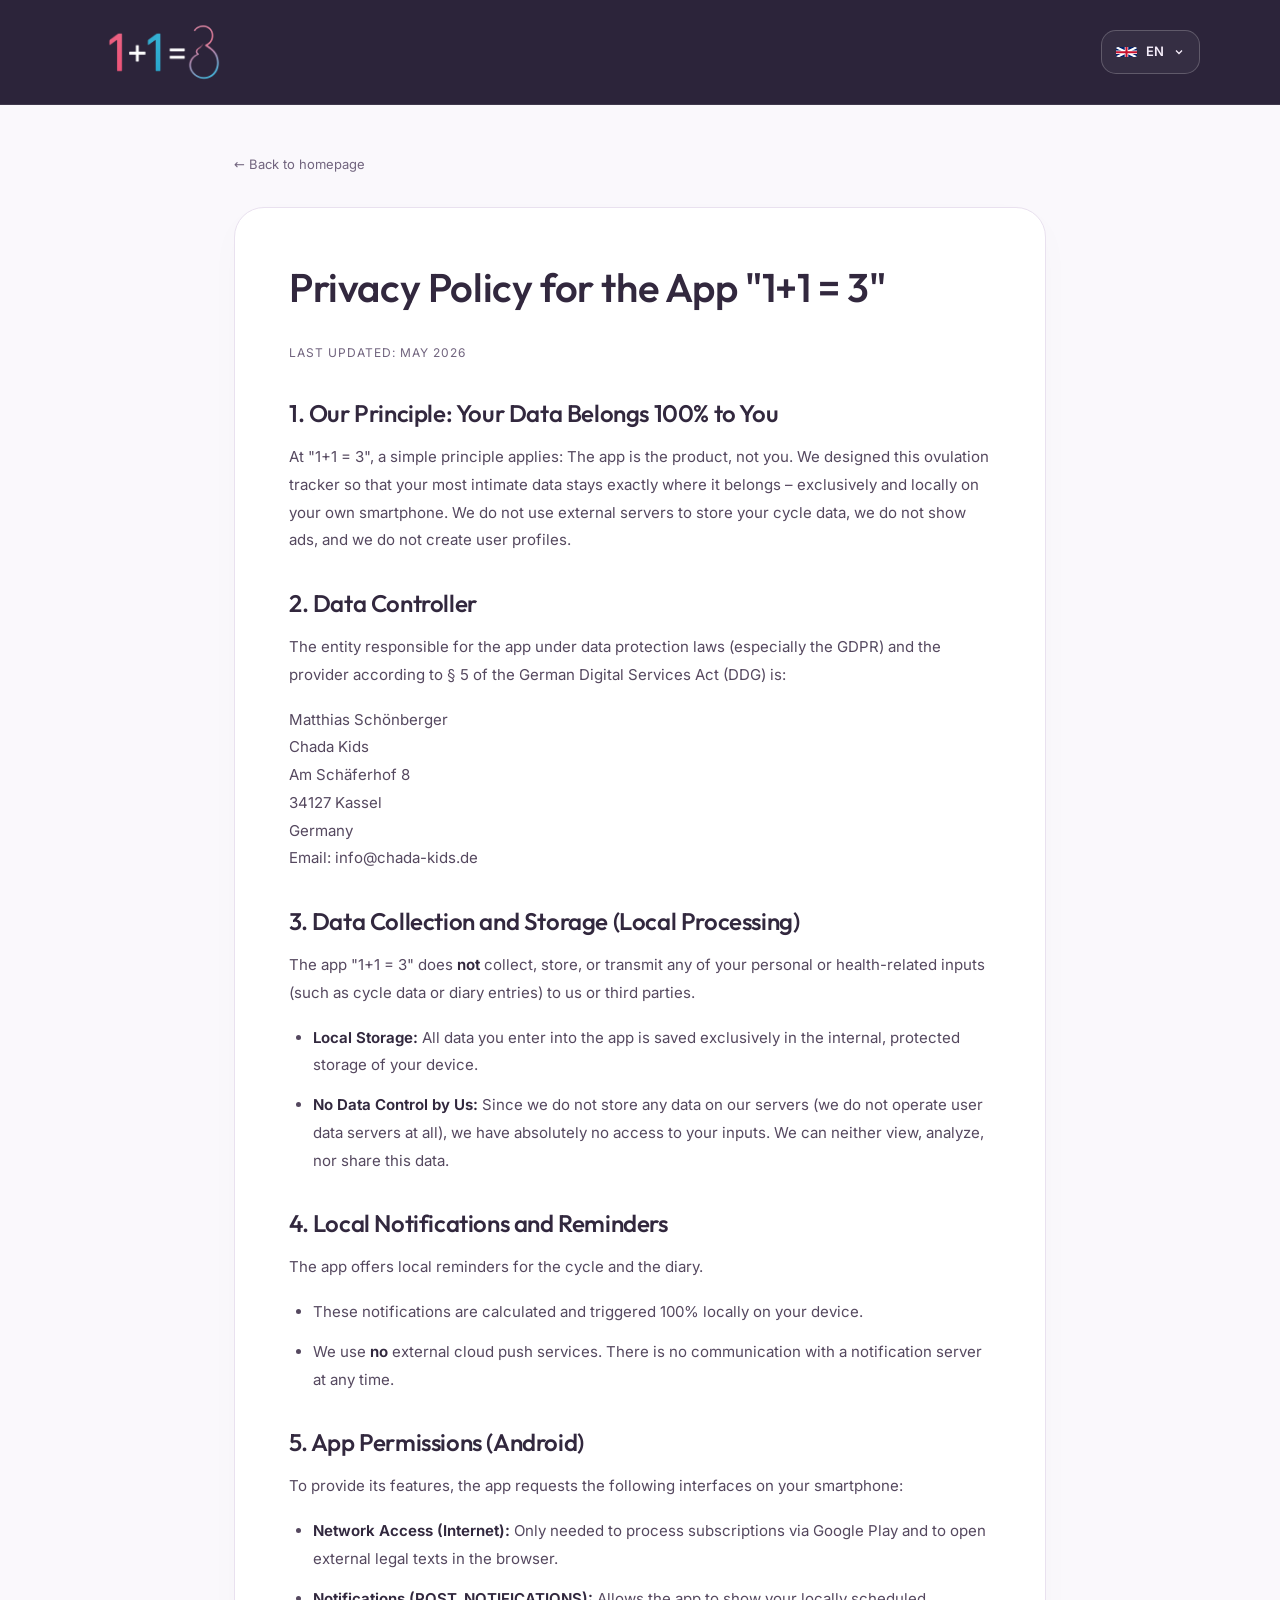
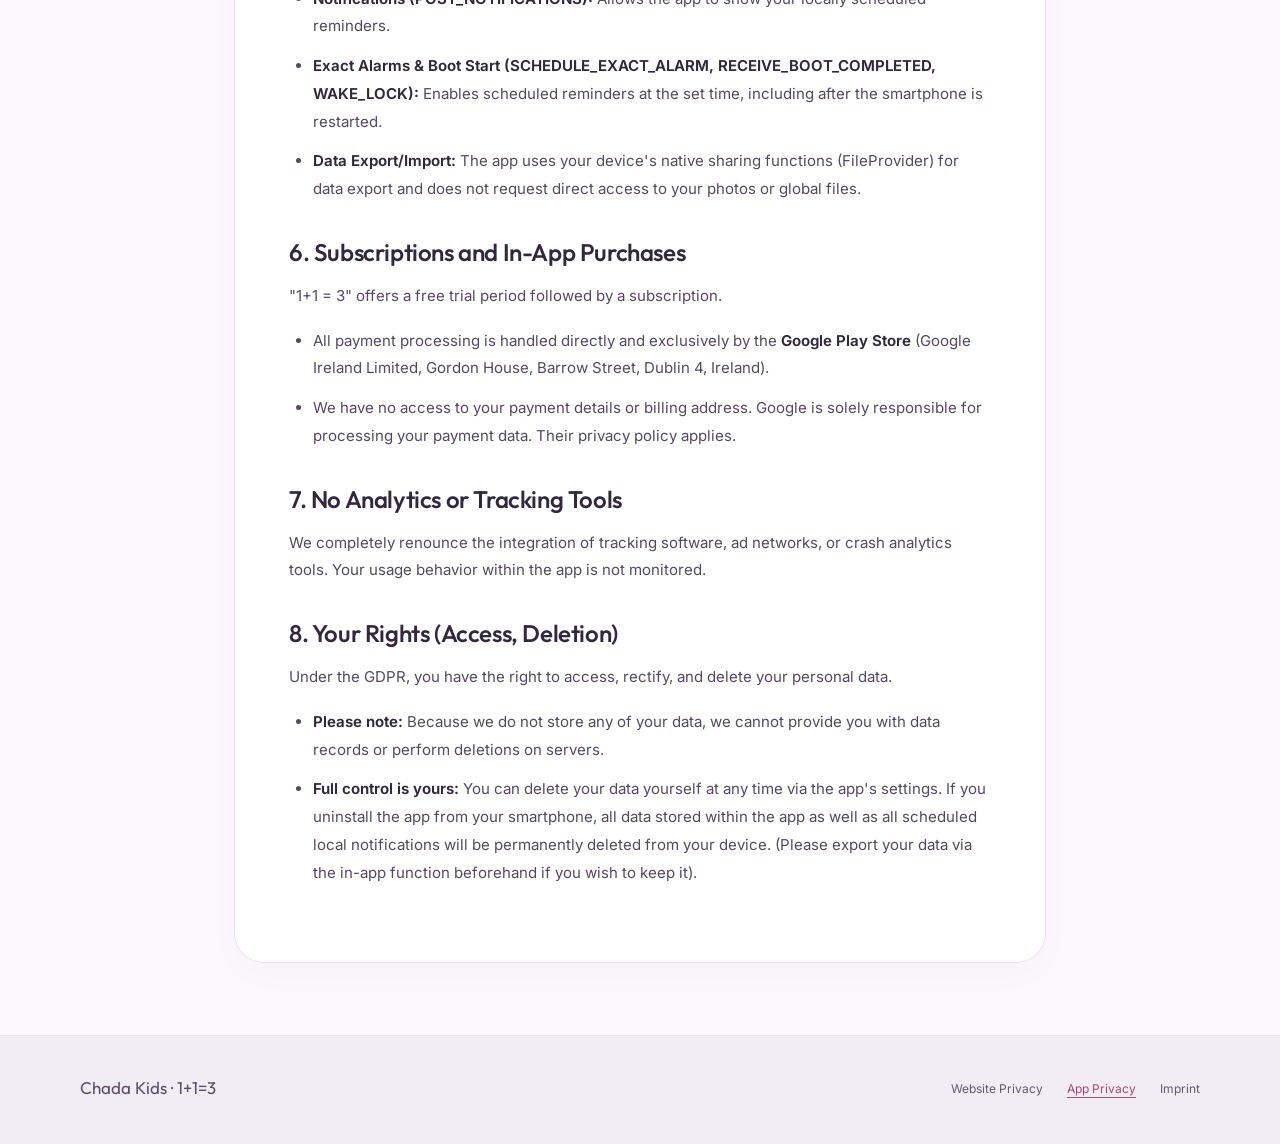
==== commit 8e7da490: "Add Thai and localized app screenshots in eight languages" ====
--- a/app-privacy.html
+++ b/app-privacy.html
@@ -5,6 +5,7 @@
   <meta name="viewport" content="width=device-width, initial-scale=1.0" />
   <title>App-Datenschutz – 1+1=3</title>
   <link rel="stylesheet" href="assets/legal.css" />
+  <link rel="stylesheet" href="assets/thai.css" />
 </head>
 <body>
 
@@ -26,6 +27,7 @@
       <button type="button" class="lang-option" id="opt-it" onclick="pickLang('it')">IT</button>
       <button type="button" class="lang-option" id="opt-pt-PT" onclick="pickLang('pt-PT')">PT</button>
       <button type="button" class="lang-option" id="opt-pt-BR" onclick="pickLang('pt-BR')">BR</button>
+      <button type="button" class="lang-option" id="opt-th" onclick="pickLang('th')">ไทย</button>
     </div>
   </div>
 </nav>
@@ -47,6 +49,7 @@
   </div>
 </footer>
 
+<script src="assets/language.js"></script>
 <script src="app-privacy-de.js"></script>
 <script src="app-privacy-en.js"></script>
 <script src="app-privacy-es.js"></script>
@@ -54,6 +57,7 @@
 <script src="app-privacy-it.js"></script>
 <script src="app-privacy-pt-PT.js"></script>
 <script src="app-privacy-pt-BR.js"></script>
+<script src="app-privacy-th.js"></script>
 
 <script>
 const T_APP_PRIVACY = {
@@ -63,7 +67,8 @@
   fr: typeof APP_PRIVACY_FR !== 'undefined' ? APP_PRIVACY_FR : window.APP_PRIVACY_FR,
   it: typeof APP_PRIVACY_IT !== 'undefined' ? APP_PRIVACY_IT : window.APP_PRIVACY_IT,
   'pt-PT': typeof APP_PRIVACY_PT_PT !== 'undefined' ? APP_PRIVACY_PT_PT : window.APP_PRIVACY_PT_PT,
-  'pt-BR': typeof APP_PRIVACY_PT_BR !== 'undefined' ? APP_PRIVACY_PT_BR : window.APP_PRIVACY_PT_BR 
+  'pt-BR': typeof APP_PRIVACY_PT_BR !== 'undefined' ? APP_PRIVACY_PT_BR : window.APP_PRIVACY_PT_BR,
+  th: window.APP_PRIVACY_TH
 };
 
 const FLAGS = {
@@ -73,15 +78,15 @@
   'fr': `<svg class="lang-flag" viewBox="0 0 3 2"><rect width="1" height="2" fill="#002395"/><rect x="1" width="1" height="2" fill="#fff"/><rect x="2" width="1" height="2" fill="#ED2939"/></svg>`,
   'it': `<svg class="lang-flag" viewBox="0 0 3 2"><rect width="1" height="2" fill="#009246"/><rect x="1" width="1" height="2" fill="#fff"/><rect x="2" width="1" height="2" fill="#ce2b37"/></svg>`,
   'pt-PT': `<svg class="lang-flag" viewBox="0 0 3 2"><rect width="1.2" height="2" fill="#006600"/><rect x="1.2" width="1.8" height="2" fill="#FF0000"/><circle cx="1.2" cy="1" r="0.3" fill="#FFFF00"/></svg>`,
-  'pt-BR': `<svg class="lang-flag" viewBox="0 0 7 5"><rect width="7" height="5" fill="#009C3B"/><path d="M3.5 0.5L6.5 2.5L3.5 4.5L0.5 2.5z" fill="#FFDF00"/><circle cx="3.5" cy="2.5" r="1" fill="#002776"/></svg>`
+  'pt-BR': `<svg class="lang-flag" viewBox="0 0 7 5"><rect width="7" height="5" fill="#009C3B"/><path d="M3.5 0.5L6.5 2.5L3.5 4.5L0.5 2.5z" fill="#FFDF00"/><circle cx="3.5" cy="2.5" r="1" fill="#002776"/></svg>`,
+  'th': `<svg class="lang-flag" viewBox="0 0 9 6"><rect width="9" height="6" fill="#A51931"/><rect y="1" width="9" height="4" fill="#F4F5F8"/><rect y="2" width="9" height="2" fill="#2D2A4A"/></svg>`
 };
-const LABELS = { 'de': 'DE', 'en': 'EN', 'es': 'ES', 'fr': 'FR', 'it': 'IT', 'pt-PT': 'PT', 'pt-BR': 'BR' };
+const LABELS = { 'de': 'DE', 'en': 'EN', 'es': 'ES', 'fr': 'FR', 'it': 'IT', 'pt-PT': 'PT', 'pt-BR': 'BR', th: 'TH' };
 
 
-const LANGUAGE_NAMES = { de: 'Deutsch', en: 'English', es: 'Español', fr: 'Français', it: 'Italiano', 'pt-PT': 'Português (Portugal)', 'pt-BR': 'Português (Brasil)' };
-const LANGUAGE_PROMPTS = { de: 'Sprache wählen', en: 'Choose language', es: 'Elegir idioma', fr: 'Choisir la langue', it: 'Scegli la lingua', 'pt-PT': 'Escolher idioma', 'pt-BR': 'Escolher idioma' };
-const FOOTER_LABELS = {"de": ["Website-Datenschutz", "App-Datenschutz", "Impressum"], "en": ["Website Privacy", "App Privacy", "Imprint"], "es": ["Privacidad del sitio", "Privacidad de App", "Aviso Legal"], "fr": ["Confidentialité Site", "Confidentialité App", "Mentions légales"], "it": ["Privacy Sito", "Privacy App", "Note legali"], "pt-PT": ["Privacidade Site", "Privacidade App", "Aviso legal"], "pt-BR": ["Privacidade do Site", "Privacidade do App", "Aviso Legal"]};
-function readStoredLanguage() { try { return localStorage.getItem('lang'); } catch { return null; } }
+const LANGUAGE_NAMES = { de: 'Deutsch', en: 'English', es: 'Español', fr: 'Français', it: 'Italiano', 'pt-PT': 'Português (Portugal)', 'pt-BR': 'Português (Brasil)', th: 'ไทย' };
+const LANGUAGE_PROMPTS = { de: 'Sprache wählen', en: 'Choose language', es: 'Elegir idioma', fr: 'Choisir la langue', it: 'Scegli la lingua', 'pt-PT': 'Escolher idioma', 'pt-BR': 'Escolher idioma', th: 'เลือกภาษา' };
+const FOOTER_LABELS = {"de": ["Website-Datenschutz", "App-Datenschutz", "Impressum"], "en": ["Website Privacy", "App Privacy", "Imprint"], "es": ["Privacidad del sitio", "Privacidad de App", "Aviso Legal"], "fr": ["Confidentialité Site", "Confidentialité App", "Mentions légales"], "it": ["Privacy Sito", "Privacy App", "Note legali"], "pt-PT": ["Privacidade Site", "Privacidade App", "Aviso legal"], "pt-BR": ["Privacidade do Site", "Privacidade do App", "Aviso Legal"], "th": ["ความเป็นส่วนตัวของเว็บไซต์", "ความเป็นส่วนตัวของแอป", "ข้อมูลผู้ให้บริการ"]};
 function closeLangDropdown() {
   document.getElementById('lang-dropdown').classList.remove('open');
   document.getElementById('language-toggle').setAttribute('aria-expanded', 'false');
@@ -125,10 +130,10 @@
   }
 
   const backTexts = { 
-    de: '← Zurück zur Startseite', en: '← Back to homepage', es: '← Volver al inicio', fr: '← Retour à l\'accueil', it: '← Torna alla home', 'pt-PT': '← Voltar ao início', 'pt-BR': '← Voltar ao início'
+    de: '← Zurück zur Startseite', en: '← Back to homepage', es: '← Volver al inicio', fr: '← Retour à l\'accueil', it: '← Torna alla home', 'pt-PT': '← Voltar ao início', 'pt-BR': '← Voltar ao início', th: '← กลับสู่หน้าแรก'
   };
   const titles = { 
-    de: 'App-Datenschutz – 1+1=3', en: 'App Privacy – 1+1=3', es: 'Privacidad de App – 1+1=3', fr: 'Confidentialité App – 1+1=3', it: 'Privacy App – 1+1=3', 'pt-PT': 'Privacidade App – 1+1=3', 'pt-BR': 'Privacidade App – 1+1=3'
+    de: 'App-Datenschutz – 1+1=3', en: 'App Privacy – 1+1=3', es: 'Privacidad de App – 1+1=3', fr: 'Confidentialité App – 1+1=3', it: 'Privacy App – 1+1=3', 'pt-PT': 'Privacidade App – 1+1=3', 'pt-BR': 'Privacidade App – 1+1=3', th: 'ความเป็นส่วนตัวของแอป – 1+1=3'
   };
 
   const backLink = document.getElementById('back-link');
@@ -139,7 +144,7 @@
   
   document.title = titles[lang];
 
-  ['de','en','es','fr','it','pt-PT','pt-BR'].forEach(l => {
+  window.SITE_LANGUAGE.supported.forEach(l => {
     const btn = document.getElementById('opt-' + l);
     if(btn) { btn.classList.toggle('active', l === lang); btn.innerHTML = FLAGS[l] + ' ' + LANGUAGE_NAMES[l]; }
   });
@@ -148,13 +153,7 @@
 document.addEventListener('click', e => { if (!document.getElementById('lang-dropdown').contains(e.target)) closeLangDropdown(); });
 document.addEventListener('keydown', e => { if (e.key === 'Escape' && document.getElementById('lang-dropdown').classList.contains('open')) { closeLangDropdown(); document.getElementById('language-toggle').focus(); } });
 
-const urlParams = new URLSearchParams(window.location.search);
-const urlLang = urlParams.get('lang');
-const savedLang = urlLang || readStoredLanguage() || 'de';
-
-window.addEventListener('DOMContentLoaded', () => {
-    setTimeout(() => setLang(savedLang), 50);
-});
+setLang(window.SITE_LANGUAGE.initial());
 </script>
 
 </body>
--- a/assets/thai.css
+++ b/assets/thai.css
@@ -0,0 +1,15 @@
+@font-face{font-family:'Noto Sans Thai';src:url('fonts/noto-sans-thai.woff2') format('woff2');font-style:normal;font-weight:100 900;font-display:swap;unicode-range:U+02D7,U+0303,U+0331,U+0E01-0E5B,U+200C-200D,U+25CC}
+@font-face{font-family:'Noto Sans Thai Looped';src:url('fonts/noto-sans-thai-looped.woff2') format('woff2');font-style:normal;font-weight:100 900;font-display:swap;unicode-range:U+02D7,U+0303,U+0331,U+0E01-0E5B,U+200C-200D,U+25CC}
+html:lang(th),html:lang(th) body,html:lang(th) button,html:lang(th) select{font-family:'Noto Sans Thai Looped',Inter,system-ui,sans-serif}
+html:lang(th) *{letter-spacing:normal!important;text-transform:none}
+html:lang(th) h1,html:lang(th) h2,html:lang(th) h3,html:lang(th) .launch-ticket strong{font-family:'Noto Sans Thai',Outfit,system-ui,sans-serif;line-height:1.45;word-break:normal;overflow-wrap:break-word;hyphens:none}
+html:lang(th) p{line-height:1.85}
+html:lang(th) .hero h1{font-size:clamp(43px,4.6vw,61px);line-height:1.35}
+html:lang(th) .eyebrow{font-size:12px;line-height:1.8}
+html:lang(th) .hero-description{font-size:15px}
+html:lang(th) .feature h3{font-size:24px}
+html:lang(th) .view-tabs button{line-height:1.7}
+html:lang(th) .launch-ticket strong{font-size:30px}
+html:lang(th) .legal-content{line-height:1.9;word-break:normal;overflow-wrap:break-word}
+html:lang(th) .legal-content h1,html:lang(th) .legal-content h2,html:lang(th) .legal-content h3{line-height:1.55}
+@media(max-width:600px){html:lang(th) .hero h1{font-size:clamp(35px,9.8vw,51px)}html:lang(th) .hero-description{font-size:14px}html:lang(th) .eyebrow{font-size:11px}html:lang(th) .view-tabs button{font-size:11px}html:lang(th) .app-copy h2,html:lang(th) .section-heading h2,html:lang(th) .launch-inner h2{font-size:37px}html:lang(th) .privacy-section h2,html:lang(th) .faq-section h2{font-size:35px}}
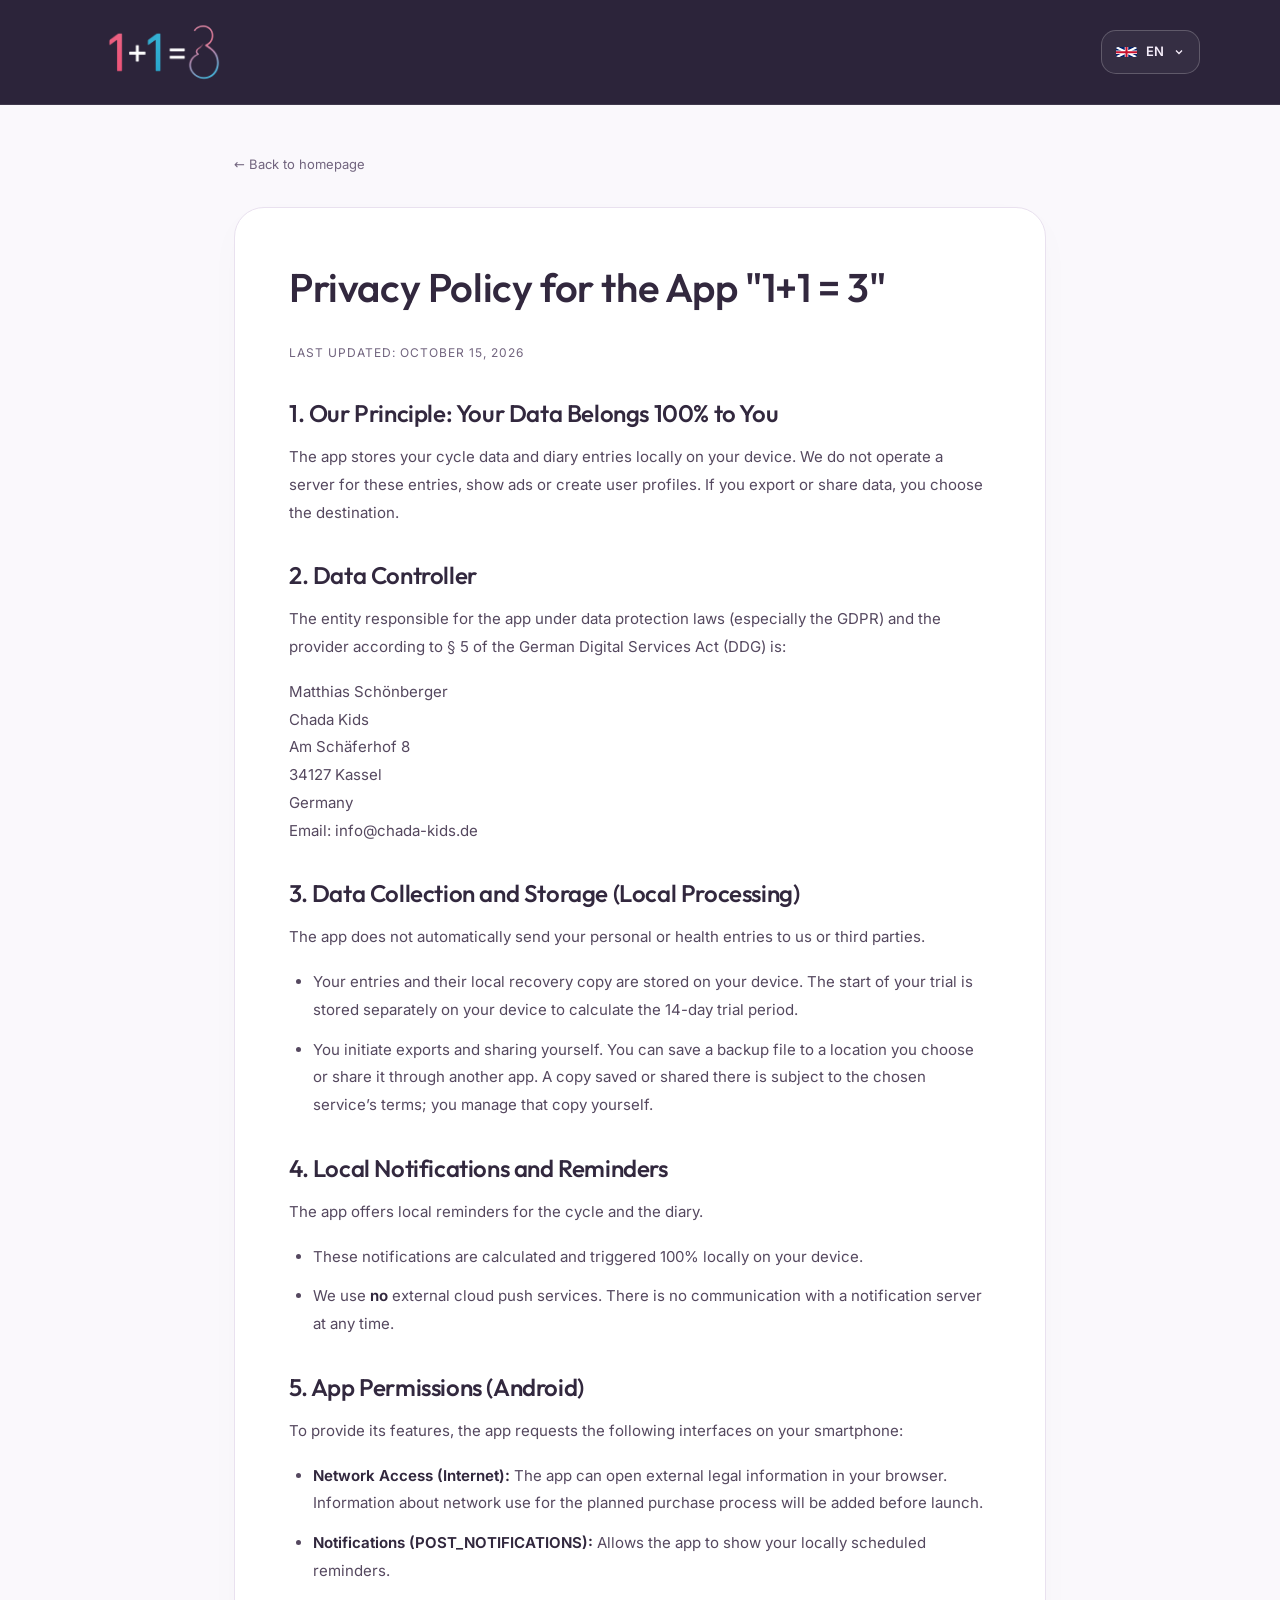
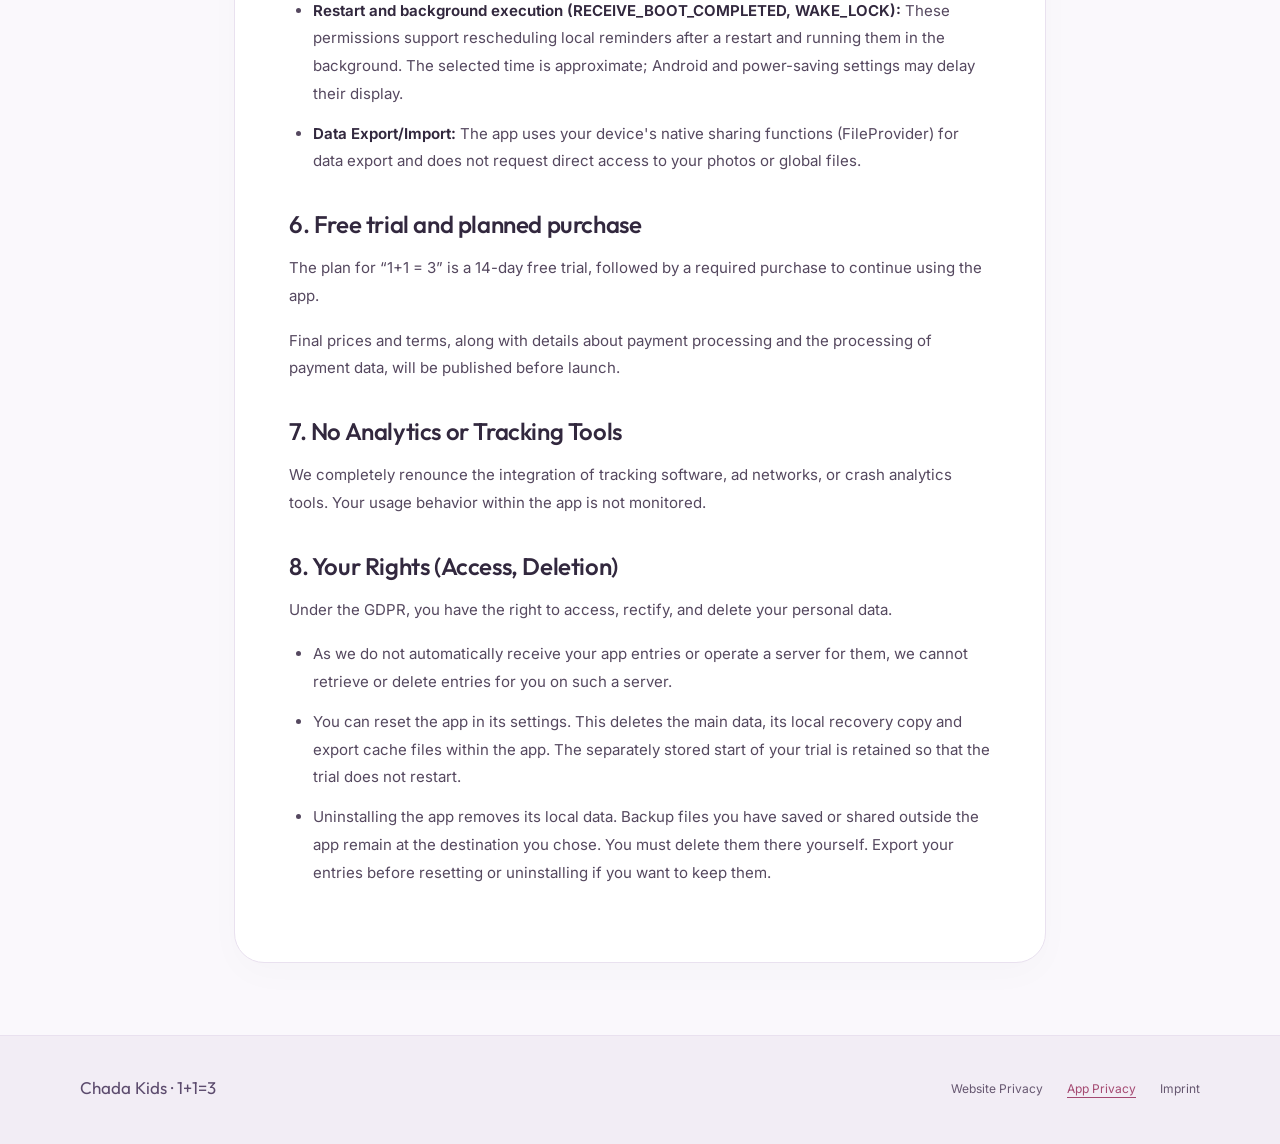
==== commit a7a2e21f: "Adopt discreet cycle tracker positioning in all website languages" ====
--- a/app-privacy.html
+++ b/app-privacy.html
@@ -3,7 +3,7 @@
 <head>
   <meta charset="UTF-8" />
   <meta name="viewport" content="width=device-width, initial-scale=1.0" />
-  <title>App-Datenschutz – 1+1=3</title>
+  <title>App-Datenschutz. 1+1=3</title>
   <link rel="stylesheet" href="assets/legal.css" />
   <link rel="stylesheet" href="assets/thai.css" />
 </head>
@@ -102,7 +102,7 @@
   });
   document.getElementById('home-logo-link').href = 'index.html?lang=' + lang;
   document.getElementById('language-toggle').setAttribute('aria-label', LANGUAGE_PROMPTS[lang]);
-  document.title = FOOTER_LABELS[lang][pages.indexOf('app-privacy.html')] + ' – 1+1=3';
+  document.title = FOOTER_LABELS[lang][pages.indexOf('app-privacy.html')] + '. 1+1=3';
 }
 
 function toggleLangDropdown() { const open = document.getElementById('lang-dropdown').classList.toggle('open'); document.getElementById('language-toggle').setAttribute('aria-expanded', String(open)); }
@@ -133,7 +133,7 @@
     de: '← Zurück zur Startseite', en: '← Back to homepage', es: '← Volver al inicio', fr: '← Retour à l\'accueil', it: '← Torna alla home', 'pt-PT': '← Voltar ao início', 'pt-BR': '← Voltar ao início', th: '← กลับสู่หน้าแรก'
   };
   const titles = { 
-    de: 'App-Datenschutz – 1+1=3', en: 'App Privacy – 1+1=3', es: 'Privacidad de App – 1+1=3', fr: 'Confidentialité App – 1+1=3', it: 'Privacy App – 1+1=3', 'pt-PT': 'Privacidade App – 1+1=3', 'pt-BR': 'Privacidade App – 1+1=3', th: 'ความเป็นส่วนตัวของแอป – 1+1=3'
+    de: 'App-Datenschutz. 1+1=3', en: 'App Privacy. 1+1=3', es: 'Privacidad de App. 1+1=3', fr: 'Confidentialité App. 1+1=3', it: 'Privacy App. 1+1=3', 'pt-PT': 'Privacidade App. 1+1=3', 'pt-BR': 'Privacidade App. 1+1=3', th: 'ความเป็นส่วนตัวของแอป. 1+1=3'
   };
 
   const backLink = document.getElementById('back-link');
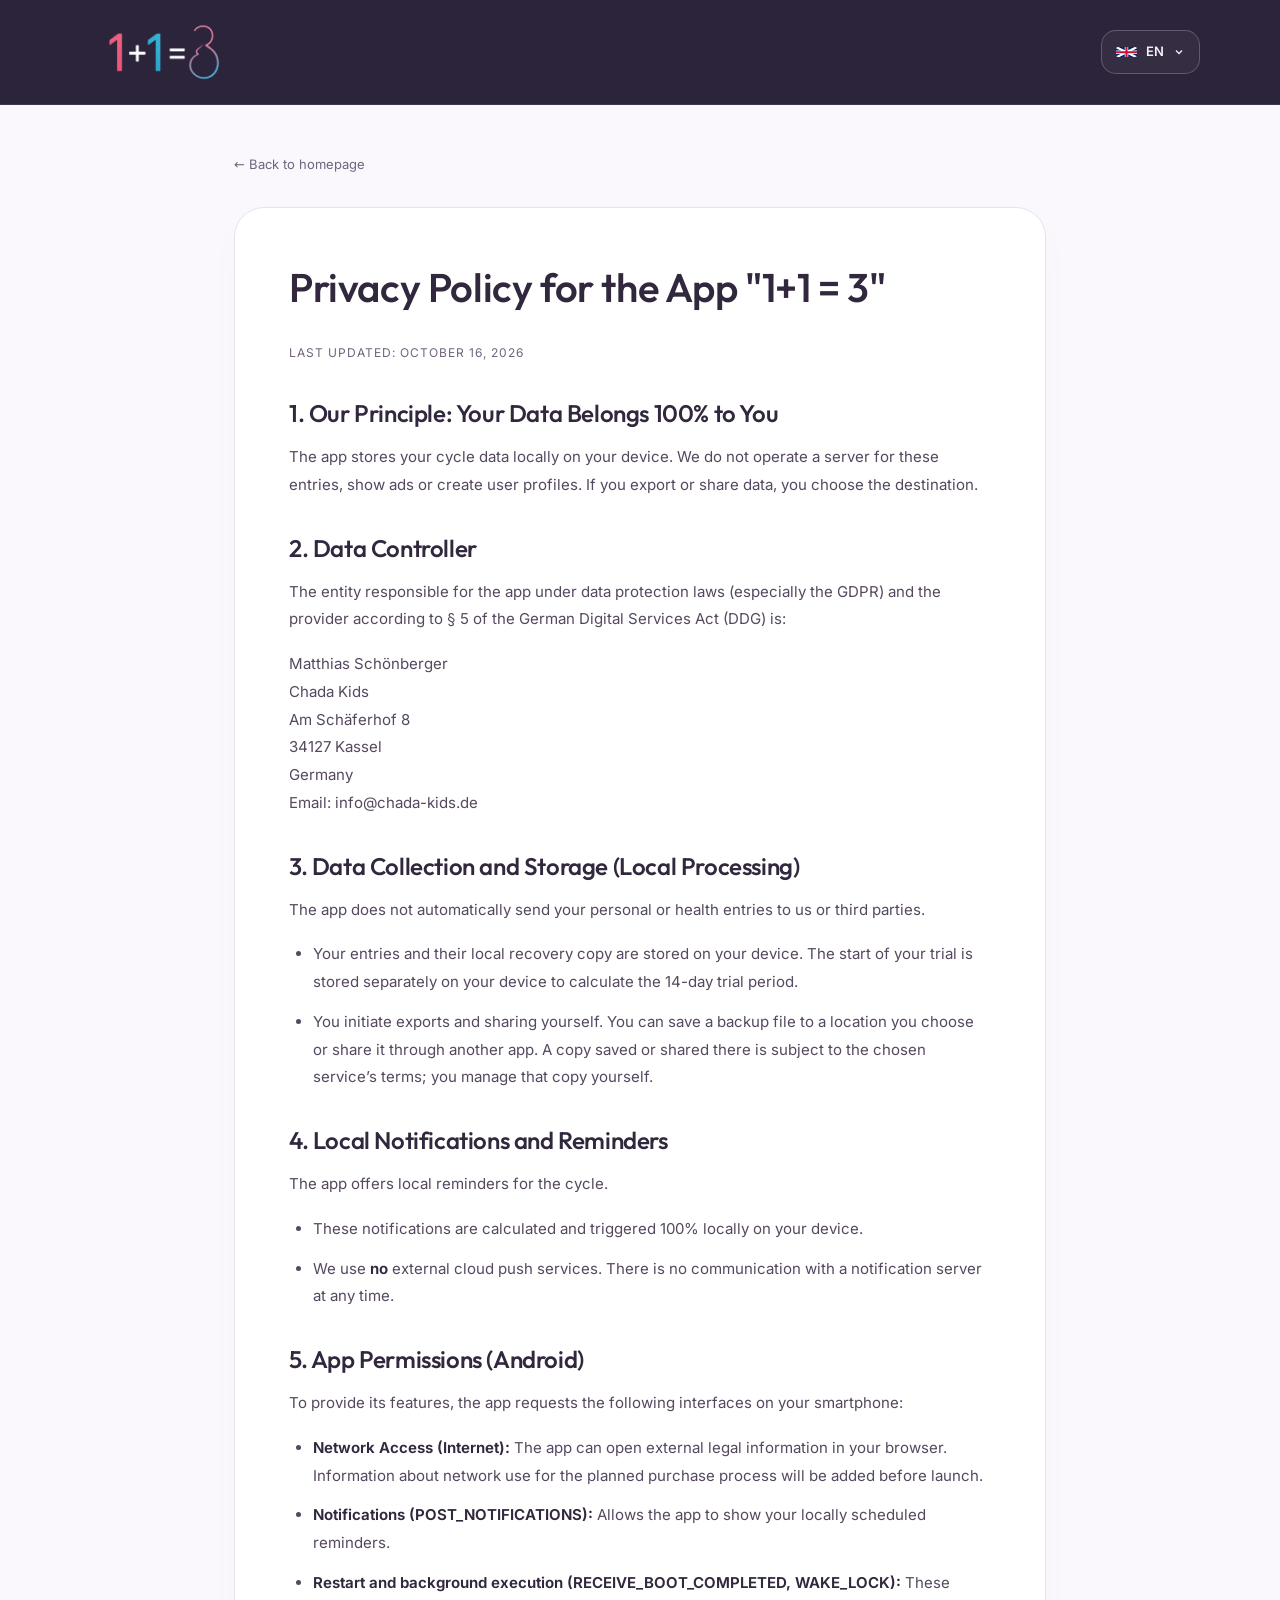
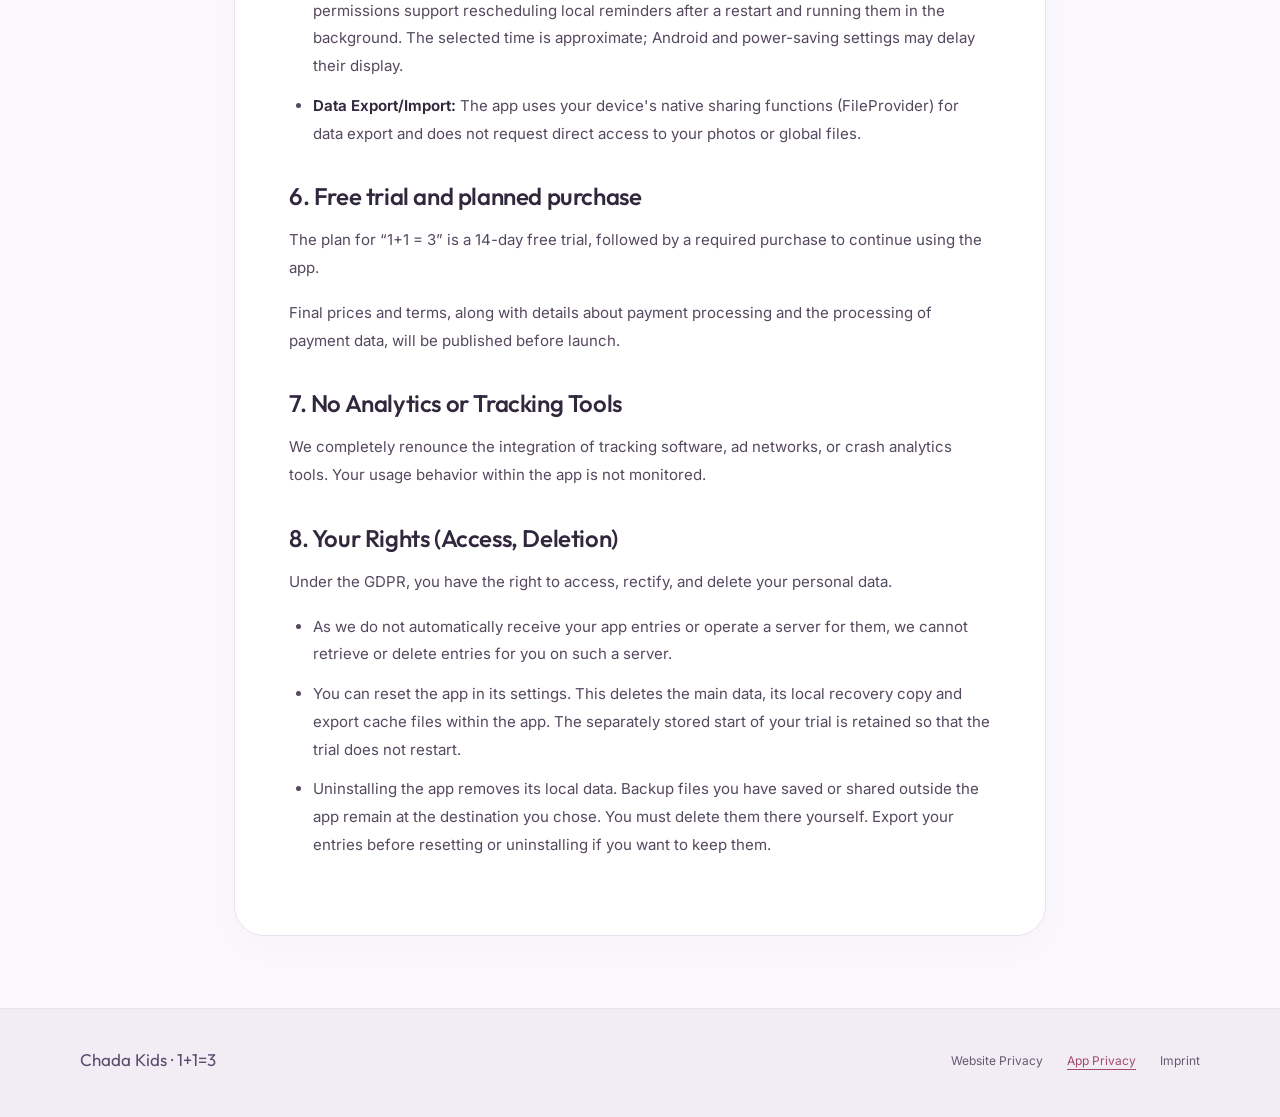
==== commit ddbb5a57: "Focus website on intuitive cycle tracking and refresh localized screenshots" ====
--- a/app-privacy.html
+++ b/app-privacy.html
@@ -50,14 +50,14 @@
 </footer>
 
 <script src="assets/language.js"></script>
-<script src="app-privacy-de.js"></script>
-<script src="app-privacy-en.js"></script>
-<script src="app-privacy-es.js"></script>
-<script src="app-privacy-fr.js"></script>
-<script src="app-privacy-it.js"></script>
-<script src="app-privacy-pt-PT.js"></script>
-<script src="app-privacy-pt-BR.js"></script>
-<script src="app-privacy-th.js"></script>
+<script src="app-privacy-de.js?v=20261016-cycle-final"></script>
+<script src="app-privacy-en.js?v=20261016-cycle-final"></script>
+<script src="app-privacy-es.js?v=20261016-cycle-final"></script>
+<script src="app-privacy-fr.js?v=20261016-cycle-final"></script>
+<script src="app-privacy-it.js?v=20261016-cycle-final"></script>
+<script src="app-privacy-pt-PT.js?v=20261016-cycle-final"></script>
+<script src="app-privacy-pt-BR.js?v=20261016-cycle-final"></script>
+<script src="app-privacy-th.js?v=20261016-cycle-final"></script>
 
 <script>
 const T_APP_PRIVACY = {
